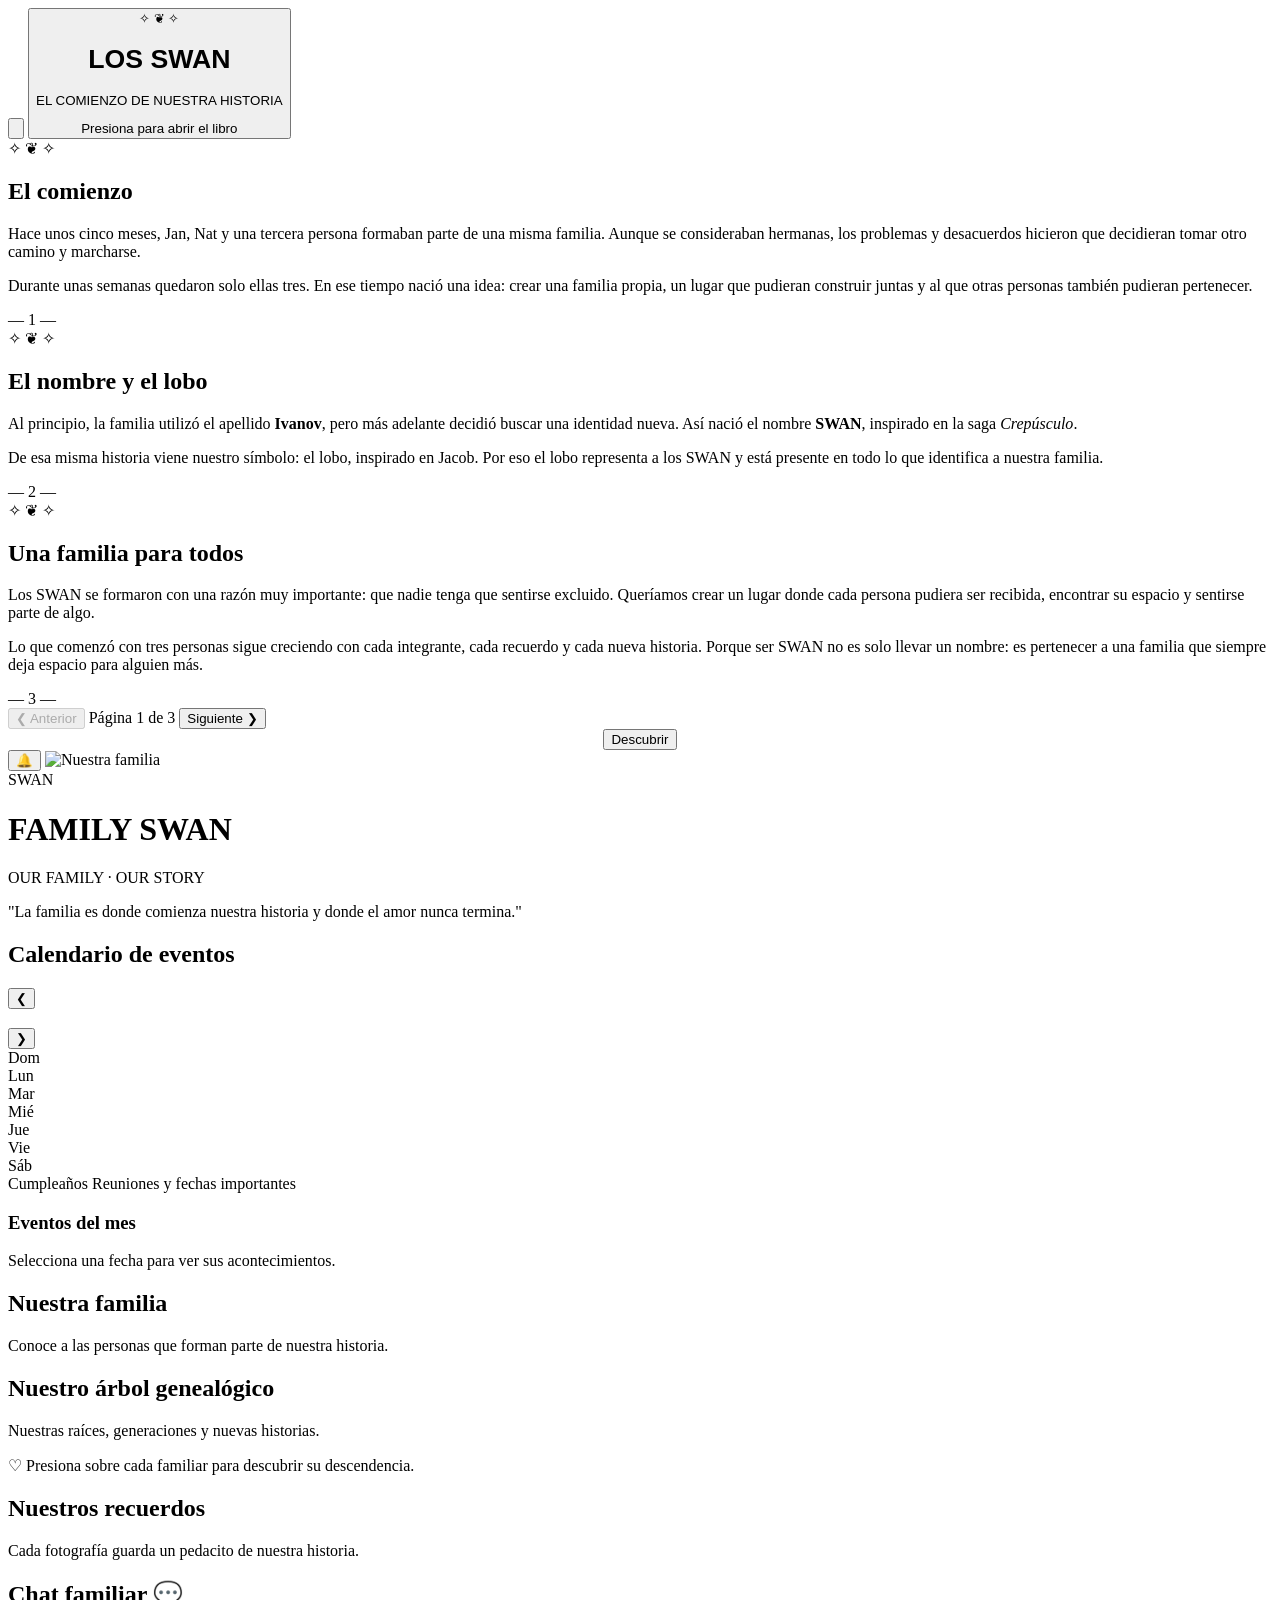
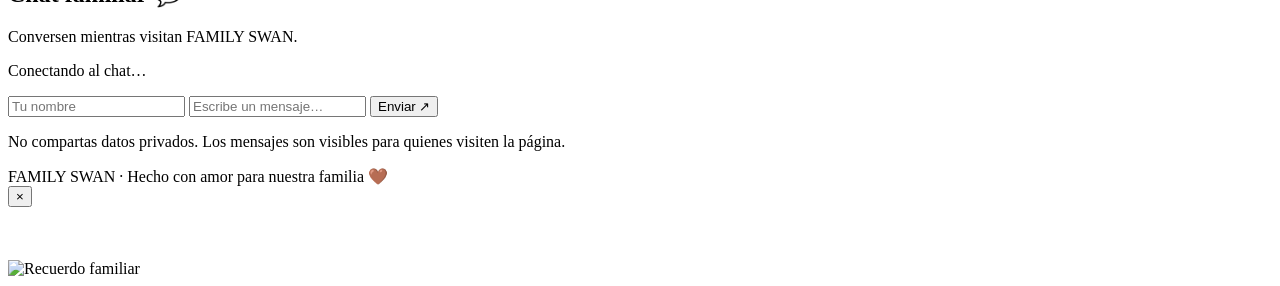
==== index.html @ df7ce870 "Rename index (5).html to index.html" ====
<!DOCTYPE html>
<html lang="es">
<head>
<meta charset="UTF-8">
<meta name="viewport" content="width=device-width, initial-scale=1.0">
<title>FAMILY SWAN</title>

<link rel="stylesheet" href="styles.css">
</head>

<body>

<!-- INTRO: LIBRO DE LOS SWAN -->
<div class="intro-libro" id="introLibro">

    <button class="osito-admin" type="button" onclick="abrirAccesoAdmin(event)" aria-label="Acceso de administración">
        <img src="osito-admin.png" alt="">
    </button>

    <button class="libro-portada" type="button"
        onclick="abrirLibro()"
        aria-label="Abrir el libro LOS SWAN">

        <span class="ornamento">✧ ❦ ✧</span>

        <h1>LOS SWAN</h1>

        <p>EL COMIENZO DE NUESTRA HISTORIA</p>

        <span class="instruccion">
            Presiona para abrir el libro
        </span>

    </button>

    <section class="libro-interior">

        <div class="libro-hojas">

            <!-- PAGINA 1 -->

            <article class="pagina-libro activa">

                <div class="sello">✧ ❦ ✧</div>

                <h2>El comienzo</h2>

                <p>
                    Hace unos cinco meses, Jan, Nat y una tercera
                    persona formaban parte de una misma familia.
                    Aunque se consideraban hermanas, los problemas
                    y desacuerdos hicieron que decidieran tomar
                    otro camino y marcharse.
                </p>

                <p>
                    Durante unas semanas quedaron solo ellas tres.
                    En ese tiempo nació una idea: crear una familia
                    propia, un lugar que pudieran construir juntas
                    y al que otras personas también pudieran pertenecer.
                </p>

                <div class="numero-pagina">— 1 —</div>

            </article>


            <!-- PAGINA 2 -->

            <article class="pagina-libro">

                <div class="sello">✧ ❦ ✧</div>

                <h2>El nombre y el lobo</h2>

                <p>
                    Al principio, la familia utilizó el apellido
                    <strong>Ivanov</strong>, pero más adelante
                    decidió buscar una identidad nueva.
                    Así nació el nombre <strong>SWAN</strong>,
                    inspirado en la saga <em>Crepúsculo</em>.
                </p>

                <p>
                    De esa misma historia viene nuestro símbolo:
                    el lobo, inspirado en Jacob. Por eso el lobo
                    representa a los SWAN y está presente en todo
                    lo que identifica a nuestra familia.
                </p>

                <div class="numero-pagina">— 2 —</div>

            </article>


            <!-- PAGINA 3 -->

            <article class="pagina-libro">

                <div class="sello">✧ ❦ ✧</div>

                <h2>Una familia para todos</h2>

                <p>
                    Los SWAN se formaron con una razón muy importante:
                    que nadie tenga que sentirse excluido.
                    Queríamos crear un lugar donde cada persona
                    pudiera ser recibida, encontrar su espacio
                    y sentirse parte de algo.
                </p>

                <p>
                    Lo que comenzó con tres personas sigue creciendo
                    con cada integrante, cada recuerdo y cada nueva
                    historia. Porque ser SWAN no es solo llevar un
                    nombre: es pertenecer a una familia que siempre
                    deja espacio para alguien más.
                </p>

                <div class="numero-pagina">— 3 —</div>

            </article>

        </div>


        <!-- BOTONES PARA MOVER LAS PAGINAS -->

        <div class="controles-libro">

            <button class="control-pagina"
                id="paginaAnterior"
                type="button"
                onclick="moverPagina(-1)"
                disabled>
                ❮ Anterior
            </button>

            <span id="contadorPaginas">
                Página 1 de 3
            </span>

            <button class="control-pagina"
                id="paginaSiguiente"
                type="button"
                onclick="moverPagina(1)">
                Siguiente ❯
            </button>

        </div>

        <div style="text-align:center;">

            <button class="boton-descubrir"
                type="button"
                onclick="entrarFamilia()">
                Descubrir
            </button>

        </div>

    </section>

</div>

<!-- ACCESO Y PANEL DE ADMINISTRADOR -->
<div class="admin-capa" id="adminLogin" style="display:none;" onclick="cerrarAdminFondo(event)">
  <div class="admin-ventana admin-login-ventana">
    <button class="admin-cerrar" type="button" onclick="cerrarAdmin()">×</button>
    <h2>Acceso SWAN</h2>
    <p>Inicia sesión con tu cuenta autorizada de FAMILY SWAN.</p>
    <form onsubmit="comprobarCodigoAdmin(event)">
      <input id="correoAdmin" type="text" placeholder="Usuario administrador o correo del creador" autocomplete="username" required>
      <input id="codigoAdmin" type="password" placeholder="Contraseña" autocomplete="current-password" required>
      <p id="errorAdmin" class="admin-error"></p>
      <button class="admin-accion" type="submit">Entrar</button>
    </form>
  </div>
</div>

<!-- =========================
     PORTADA
========================= -->

<header class="portada">

    <button class="campanita-notificaciones" id="campanitaNotificaciones" type="button" onclick="activarNotificaciones()" aria-label="Activar notificaciones" title="Activar notificaciones">
        <span aria-hidden="true">🔔</span><i id="estadoCampanita" aria-hidden="true"></i>
    </button>
    <div class="saludo-acceso" id="saludoAcceso" aria-live="polite" hidden></div>

    <img
        src="./foto-familia.jpg"
        class="foto-principal"
        alt="Nuestra familia"
    >

    <div class="perfil">

        <div class="logo-contenedor">

            <img
                src="./logo-swan.png"
                class="logo"
                alt="Logo SWAN"
                onerror="
                    this.style.display='none';
                    this.nextElementSibling.style.display='flex';
                "
            >

            <div class="logo-fallback">SWAN</div>

        </div>

        <div class="nombre">
            <h1>FAMILY SWAN</h1>
            <p>OUR FAMILY · OUR STORY</p>
        </div>

    </div>

</header>

<!-- FRASE -->

<section class="frase">
    "La familia es donde comienza nuestra historia
    y donde el amor nunca termina."
</section>

<!-- =========================
     CALENDARIO
========================= -->

<section class="calendario-seccion">

    <h2 class="titulo-seccion">Calendario de eventos</h2>

    <div class="mes-navegacion">

        <button class="flecha" onclick="cambiarMes(-1)">❮</button>

        <h3 id="mesActual"></h3>

        <button class="flecha" onclick="cambiarMes(1)">❯</button>

    </div>

    <div class="dias-semana">
        <div>Dom</div>
        <div>Lun</div>
        <div>Mar</div>
        <div>Mié</div>
        <div>Jue</div>
        <div>Vie</div>
        <div>Sáb</div>
    </div>

    <div class="dias" id="diasCalendario"></div>

    <div class="referencias">
        <span><i class="punto cumple"></i> Cumpleaños</span>
        <span><i class="punto reunion"></i> Reuniones y fechas importantes</span>
    </div>

    <div class="eventos">
        <h3 id="tituloEventos">Eventos del mes</h3>
        <div id="listaEventos">
            Selecciona una fecha para ver sus acontecimientos.
        </div>
    </div>

    <div class="admin-eventos" id="controlesEventos" hidden>
        <h3>Administrar fechas importantes</h3>
        <form id="formEventoAdmin" class="admin-formulario" onsubmit="guardarEventoAdmin(event)">
            <label>Fecha<input id="eventoFecha" type="date" required></label>
            <label>Nombre del evento<input id="eventoNombre" placeholder="Ej. Reunión familiar" required></label>
            <label>Tipo<select id="eventoTipo"><option value="reunion">Reunión</option><option value="importante">Fecha importante</option></select></label>
            <label>Color del evento<input id="eventoColor" type="color" value="#b58a62"></label>
            <label>Descripción<textarea id="eventoDescripcion" rows="3" placeholder="Explica de qué se trata la reunión o fecha importante." required></textarea></label>
            <button class="admin-accion" type="submit">＋ Guardar fecha</button>
        </form>
        <div id="listaAdminEventos" class="lista-admin-eventos"></div>
        <p class="admin-ayuda">Las fechas se guardan en este navegador y aparecerán en el calendario.</p>
    </div>

</section>

<!-- =========================
     NUESTRA FAMILIA
========================= -->

<section class="integrantes-seccion">

    <h2 class="titulo-seccion">Nuestra familia</h2>

    <p class="subtitulo">
        Conoce a las personas que forman parte de nuestra historia.
    </p>

    <div class="integrantes-grid" id="integrantesGrid"></div>

    <div class="admin-controles-seccion" id="controlesIntegrantes" hidden>
        <button class="admin-accion" type="button" onclick="mostrarEditorIntegrantes()">✎ Editar integrantes</button>
        <button class="admin-secundario" type="button" onclick="cerrarModoAdmin()">Salir del modo administrador</button>
    </div>

    <div class="panel-creador" id="panelCreador" hidden>
        <h3>Panel del creador · Administrar administradores</h3>
        <p class="admin-ayuda">Registra administradores con un nombre de usuario y una contraseña. No necesitan correo electrónico. Solo el creador puede gestionarlos.</p>
        <form id="formAdminCreador" class="admin-formulario" onsubmit="guardarAdministrador(event)">
            <label>Nombre visible<input id="nuevoAdminNombre" required maxlength="40" placeholder="Ej. Ana"></label>
            <label>Nombre de usuario<input id="nuevoAdminUsuario" required maxlength="24" pattern="[a-zA-Z0-9_]+" placeholder="Ej. nat" autocomplete="off"></label>
            <label>Contraseña inicial<input id="nuevoAdminClave" type="password" required minlength="6" maxlength="64" placeholder="Mínimo 6 caracteres"></label>
            <button class="admin-accion" id="crearAdminBtn" type="submit">＋ Crear administrador</button>
        </form>
        <div id="listaAdministradores" class="lista-admin-eventos"></div>
        <section class="personalizacion-swan">
            <h3>🎨 Personalizar FAMILY SWAN</h3>
            <p class="admin-ayuda">Elige una temporada y colores. Se aplicará a todos los visitantes automáticamente.</p>
            <label>Temporada
                <select id="temporadaSWAN">
                    <option value="normal">🤎 Normal</option>
                    <option value="halloween">🎃 Halloween</option>
                    <option value="navidad">🎄 Navidad</option>
                    <option value="primavera">🌸 Primavera</option>
                </select>
            </label>
            <div class="personalizacion-colores">
                <label>Color principal <input id="colorPrincipalSWAN" type="color" value="#8b6547"></label>
                <label>Color de fondo <input id="colorFondoSWAN" type="color" value="#f5f0e8"></label>
            </div>
            <label class="check-decoracion"><input id="animacionesSWAN" type="checkbox" checked> Activar decoraciones animadas</label>
            <button class="admin-accion" type="button" onclick="guardarPersonalizacionSWAN()">Guardar personalización</button>
            <p id="estadoPersonalizacionSWAN" class="admin-ayuda" aria-live="polite"></p>
        </section>
        <form id="formClaveCreador" class="admin-formulario" onsubmit="cambiarClaveCreador(event)">
            <h4>Cambiar mi contraseña de creador</h4>
            <label>Nueva contraseña<input id="nuevaClaveCreador" type="password" minlength="4" maxlength="80" required></label>
            <button class="admin-secundario" type="submit">Cambiar contraseña</button>
        </form>
    </div>

    <div class="editor-integrantes" id="editorIntegrantes" hidden>
        <h3>Administrar integrantes</h3>
        <div class="admin-panel-grid">
            <div class="admin-lista" id="adminListaIntegrantes"></div>
            <form id="formIntegranteAdmin" class="admin-formulario" onsubmit="guardarIntegranteAdmin(event)">
                <h3 id="adminFormularioTitulo">Agregar integrante</h3>
                <input type="hidden" id="adminIndice">
                <label>Nombre<input id="adminNombre" required></label>
                <label>Relación<input id="adminRelacion" placeholder="Ej. Hija de Jan"></label>
                <label>Descripción<textarea id="adminDescripcion" rows="2"></textarea></label>
                <label>Edad<input id="adminEdad"></label>
                <label>Padres o pareja<input id="adminPadres" placeholder="Ej. Jan, Kiari y Angel o Pareja de Jan"></label>
                <label>Usuario de Roblox<input id="adminRoblox"></label>
                <label>Cumpleaños<input id="adminCumple"></label>
                <label>Color favorito<input id="adminColor"></label>
                <label>Animal favorito<input id="adminAnimal"></label>
                <label>Foto (archivo o enlace)<input id="adminFoto" placeholder="ejemplo.jpg o https://..."></label>
                <label>O elegir una foto de la galería
                    <select id="adminFotoGaleria"><option value="">— No usar foto de galería —</option></select>
                </label>
                <div class="admin-foto-preview-wrap"><img id="adminFotoPreview" alt="Vista previa de foto" hidden><span id="adminFotoPreviewVacio">Vista previa de la foto</span></div>
                <label>Encuadre horizontal <input id="adminFotoX" type="range" min="0" max="100" value="50"></label>
                <label>Encuadre vertical <input id="adminFotoY" type="range" min="0" max="100" value="50"></label>
                <div class="admin-form-botones">
                    <button class="admin-accion" type="submit">Guardar integrante</button>
                    <button class="admin-secundario" type="button" onclick="limpiarFormularioAdmin()">Nuevo integrante</button>
                </div>
                <p class="admin-ayuda">Puedes usar un archivo/enlace o escoger un recuerdo de la galería. Ajusta el encuadre con las barras.</p>
            </form>
        </div>
    </div>

</section>

<!-- =========================
     ARBOL INTERACTIVO
========================= -->

<section class="arbol-seccion">

    <h2 class="titulo-seccion">Nuestro árbol genealógico</h2>

    <p class="subtitulo">
        Nuestras raíces, generaciones y nuevas historias.
    </p>

    <div class="arbol-contenedor">

        <div id="arbolGenealogico"
             class="arbol-interactivo"></div>

    </div>

    <p class="subtitulo" style="margin:15px 0 0;">
        ♡ Presiona sobre cada familiar para descubrir su descendencia.
    </p>

</section>

<!-- =========================
     GALERIA
========================= -->

<section class="galeria-seccion">

    <h2 class="titulo-seccion">Nuestros recuerdos</h2>

    <p class="subtitulo">
        Cada fotografía guarda un pedacito de nuestra historia.
    </p>

    <div class="galeria-grid" id="galeriaGrid"></div>

    <div class="admin-galeria" id="controlesGaleria" hidden>
        <h3>Administrar recuerdos</h3>
        <label class="subir-recuerdos">＋ Agregar imágenes
            <input id="subirImagenesGaleria" type="file" accept="image/*" multiple onchange="agregarImagenesGaleria(event)">
        </label>
        <p class="admin-ayuda">Puedes seleccionar varias imágenes. Se guardarán en este navegador. En cada foto aparecerá un botón para eliminarla.</p>
    </div>

</section>

<section class="chat-swan-seccion" id="chatSwan">
  <h2 class="titulo-seccion">Chat familiar 💬</h2>
  <p class="subtitulo">Conversen mientras visitan FAMILY SWAN.</p>
  <div class="chat-swan" role="region" aria-label="Chat familiar">
    <div id="chatMensajesSWAN" class="chat-mensajes" aria-live="polite"><p class="chat-vacio">Conectando al chat…</p></div>
    <form id="chatFormSWAN" class="chat-form" onsubmit="enviarMensajeChatSWAN(event)">
      <input id="chatNombreSWAN" maxlength="24" placeholder="Tu nombre" aria-label="Tu nombre" required>
      <input id="chatTextoSWAN" maxlength="300" placeholder="Escribe un mensaje…" aria-label="Mensaje" required>
      <button type="submit" aria-label="Enviar mensaje">Enviar ↗</button>
    </form>
    <p class="chat-ayuda">No compartas datos privados. Los mensajes son visibles para quienes visiten la página.</p>
  </div>
</section>

<footer>
    FAMILY SWAN · Hecho con amor para nuestra familia 🤎
</footer>

<!-- MODAL INTEGRANTE -->

<div class="modal" id="modalIntegrante"
     onclick="cerrarModalFondo(event)">

    <div class="modal-contenido">

        <button class="cerrar" onclick="cerrarModales()">×</button>

        <h2 id="modalNombre"></h2>

        <p id="modalRelacion"></p>

        <br>

        <p id="modalDescripcion"></p>

    </div>

</div>

<!-- MODAL FOTOGRAFIA -->

<div class="modal" id="modalFoto" onclick="cerrarModales()">

    <div class="modal-foto">
        <img id="imagenAmpliada"
             class="modal-imagen"
             alt="Recuerdo familiar">
    </div>

</div>


<script src="https://www.gstatic.com/firebasejs/10.14.1/firebase-app-compat.js"></script>
<script src="https://www.gstatic.com/firebasejs/10.14.1/firebase-auth-compat.js"></script>
<script src="https://www.gstatic.com/firebasejs/10.14.1/firebase-firestore-compat.js"></script>
<script src="https://www.gstatic.com/firebasejs/10.14.1/firebase-functions-compat.js"></script>
<script src="script.js"></script>

</body>
</html>
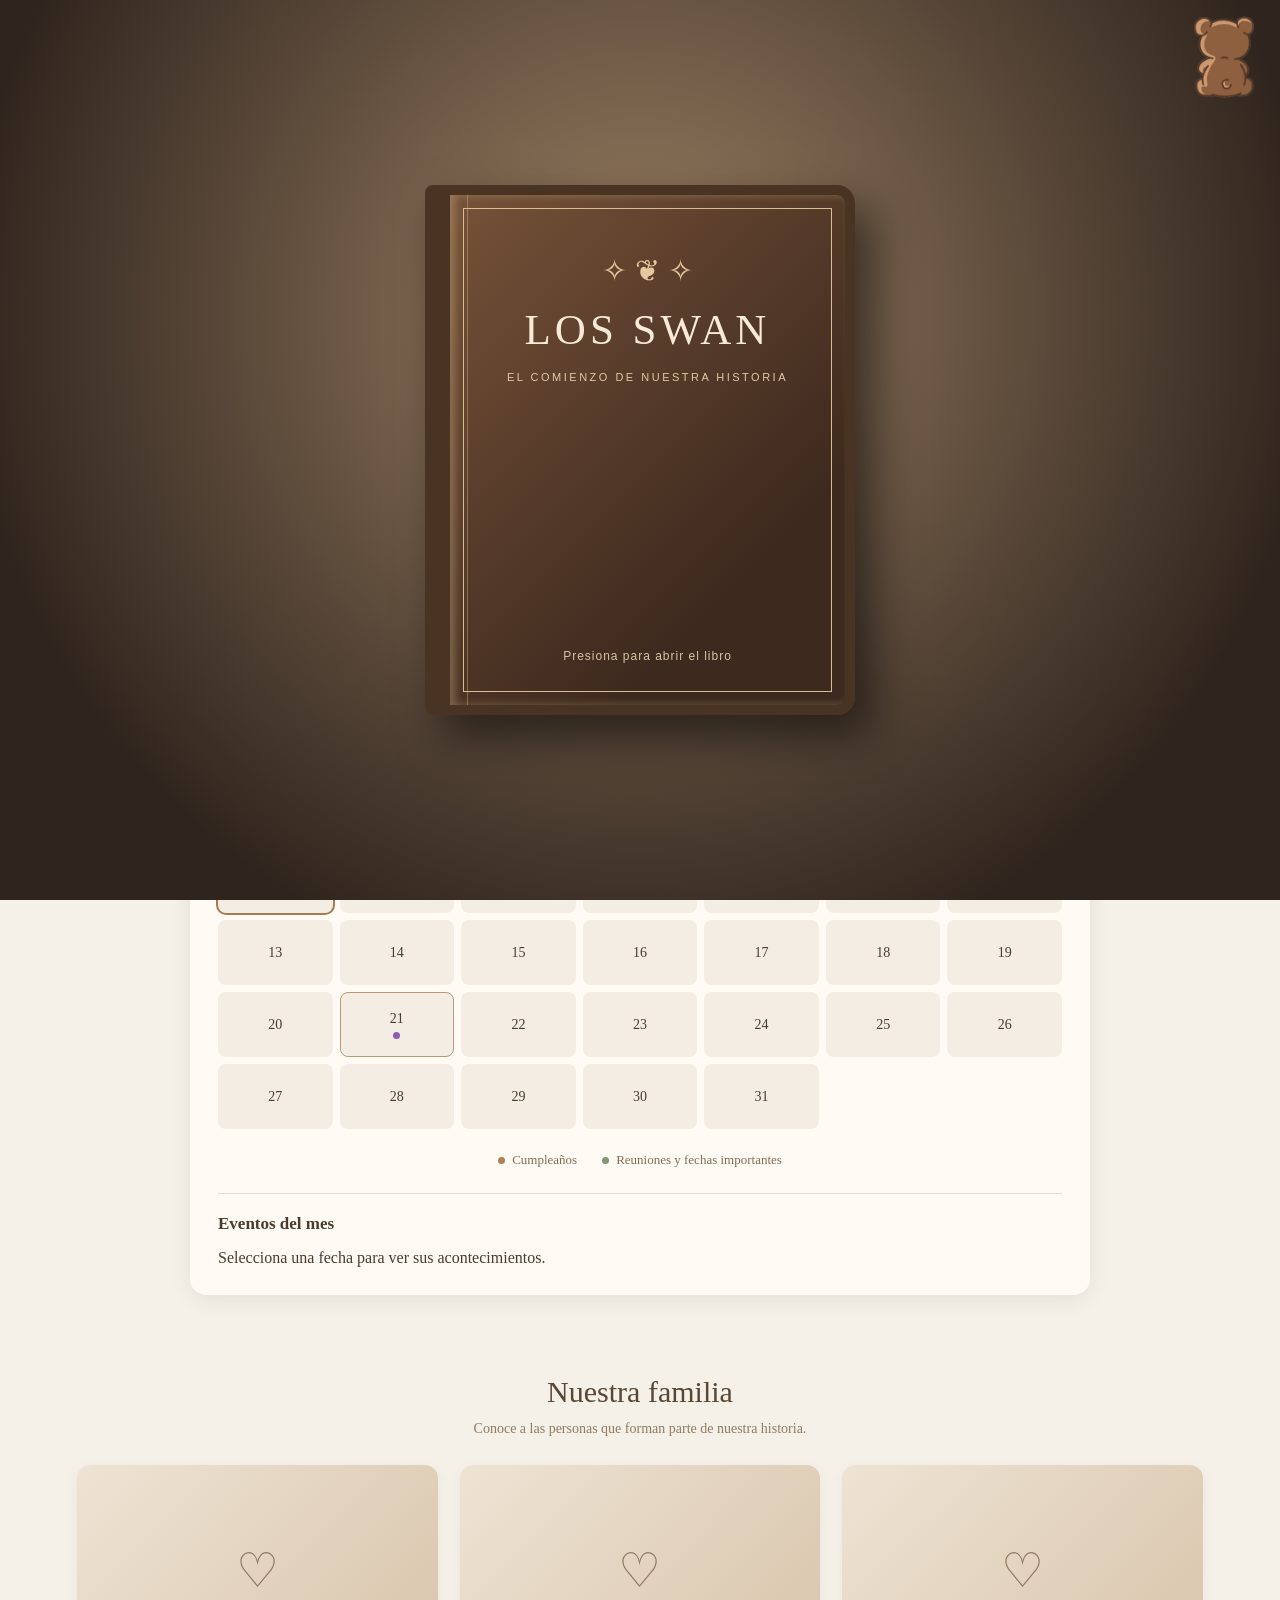
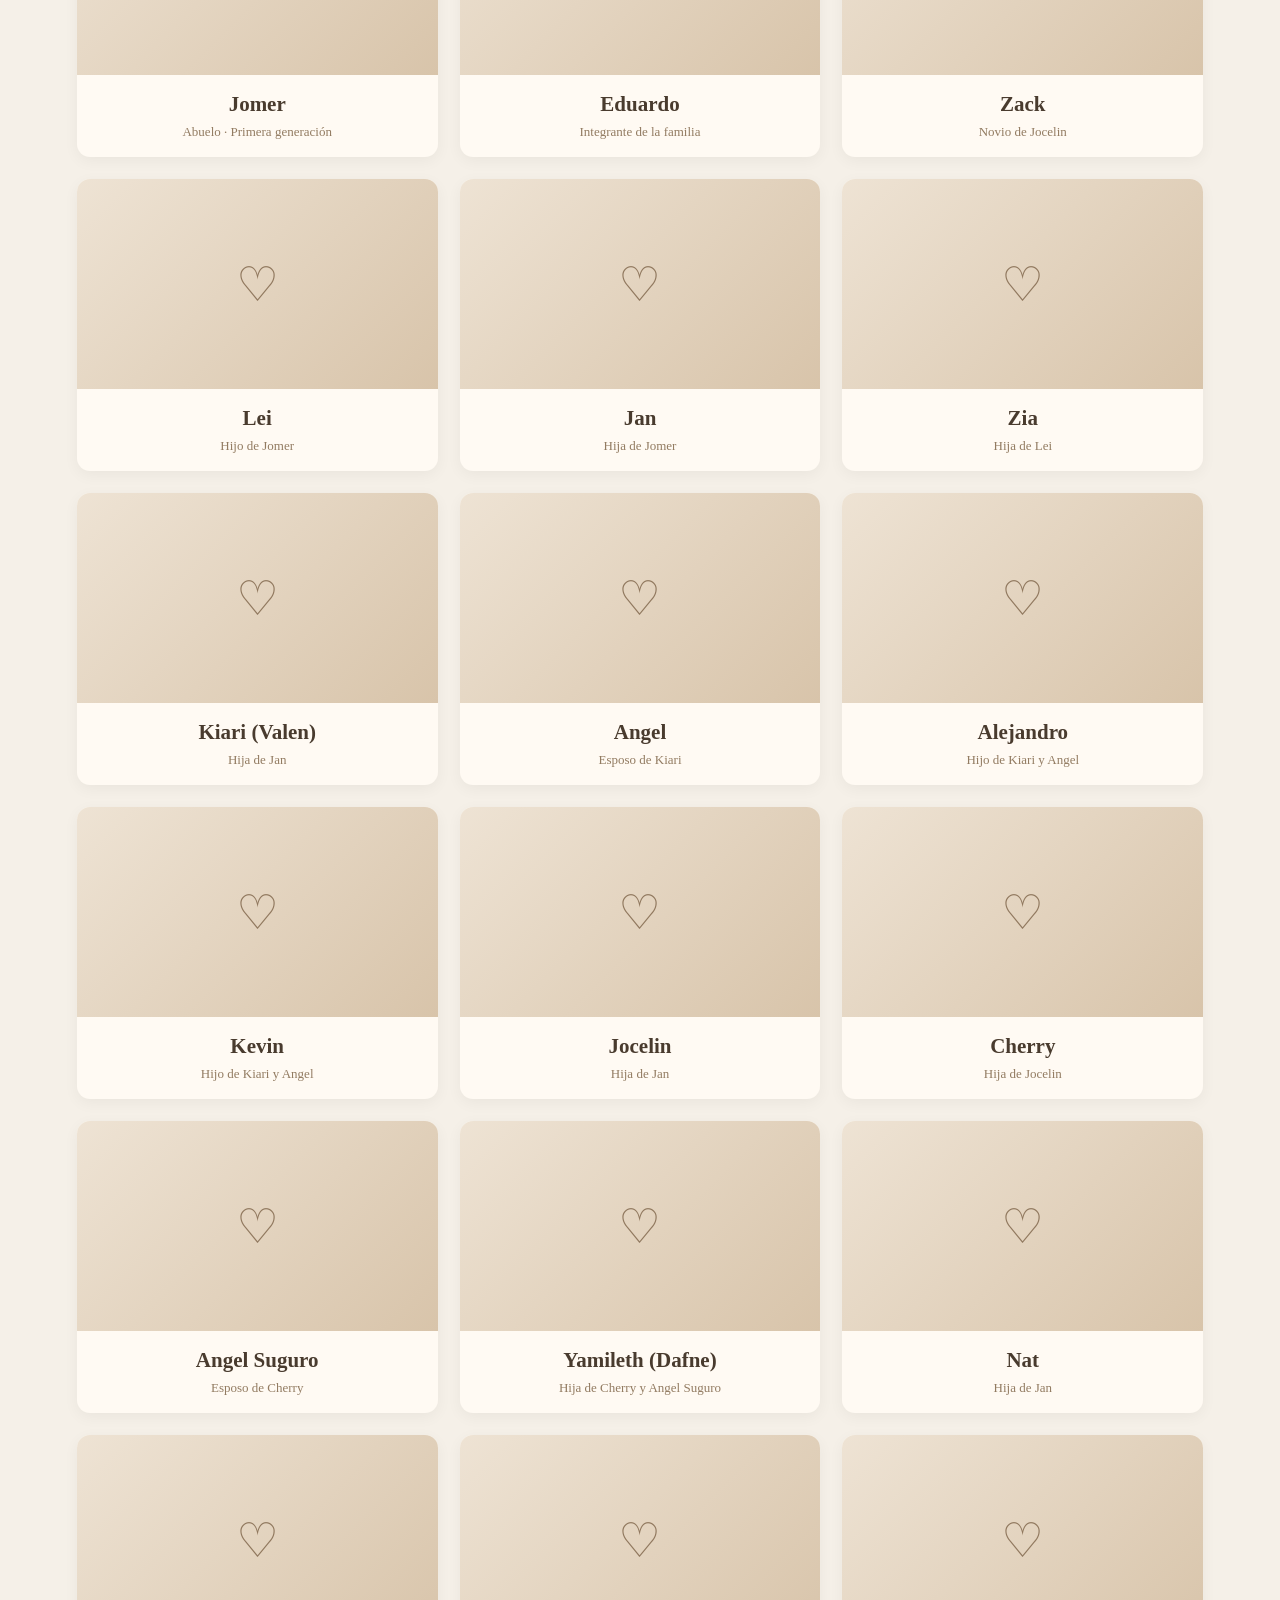
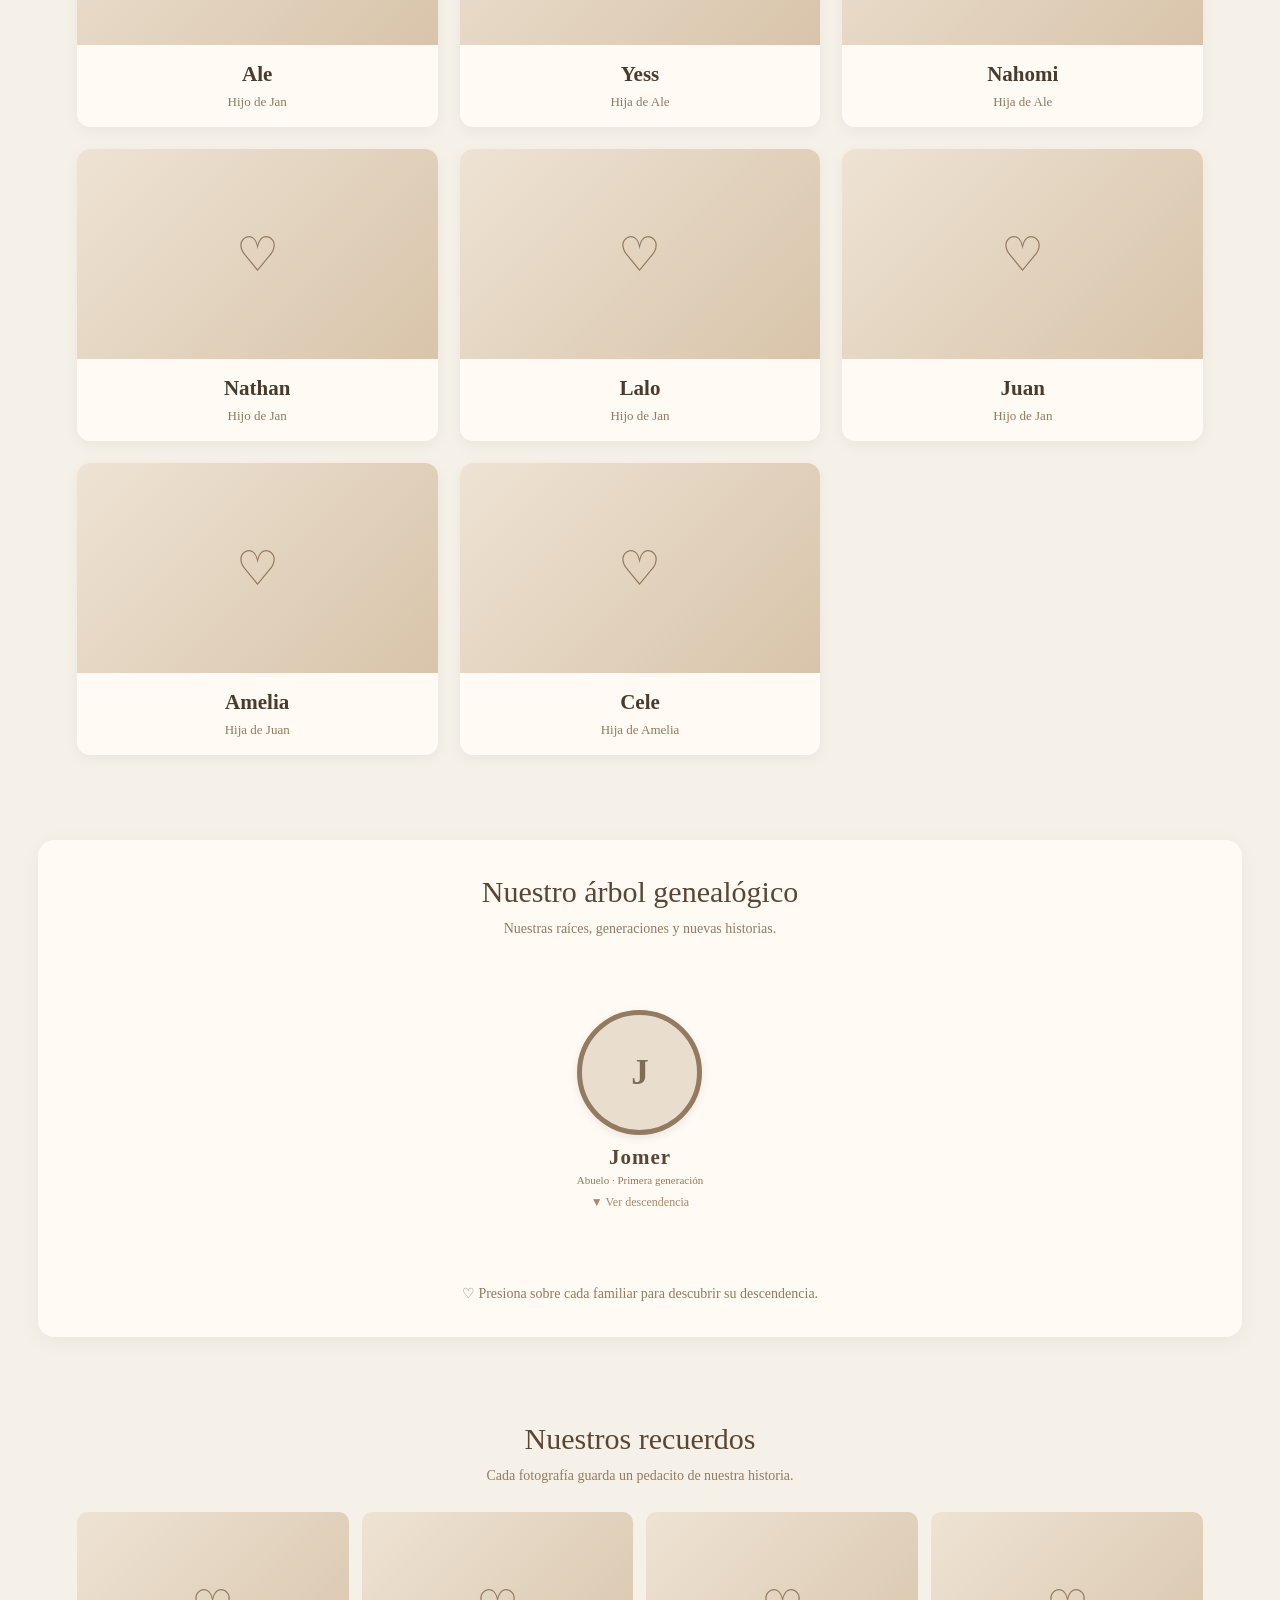
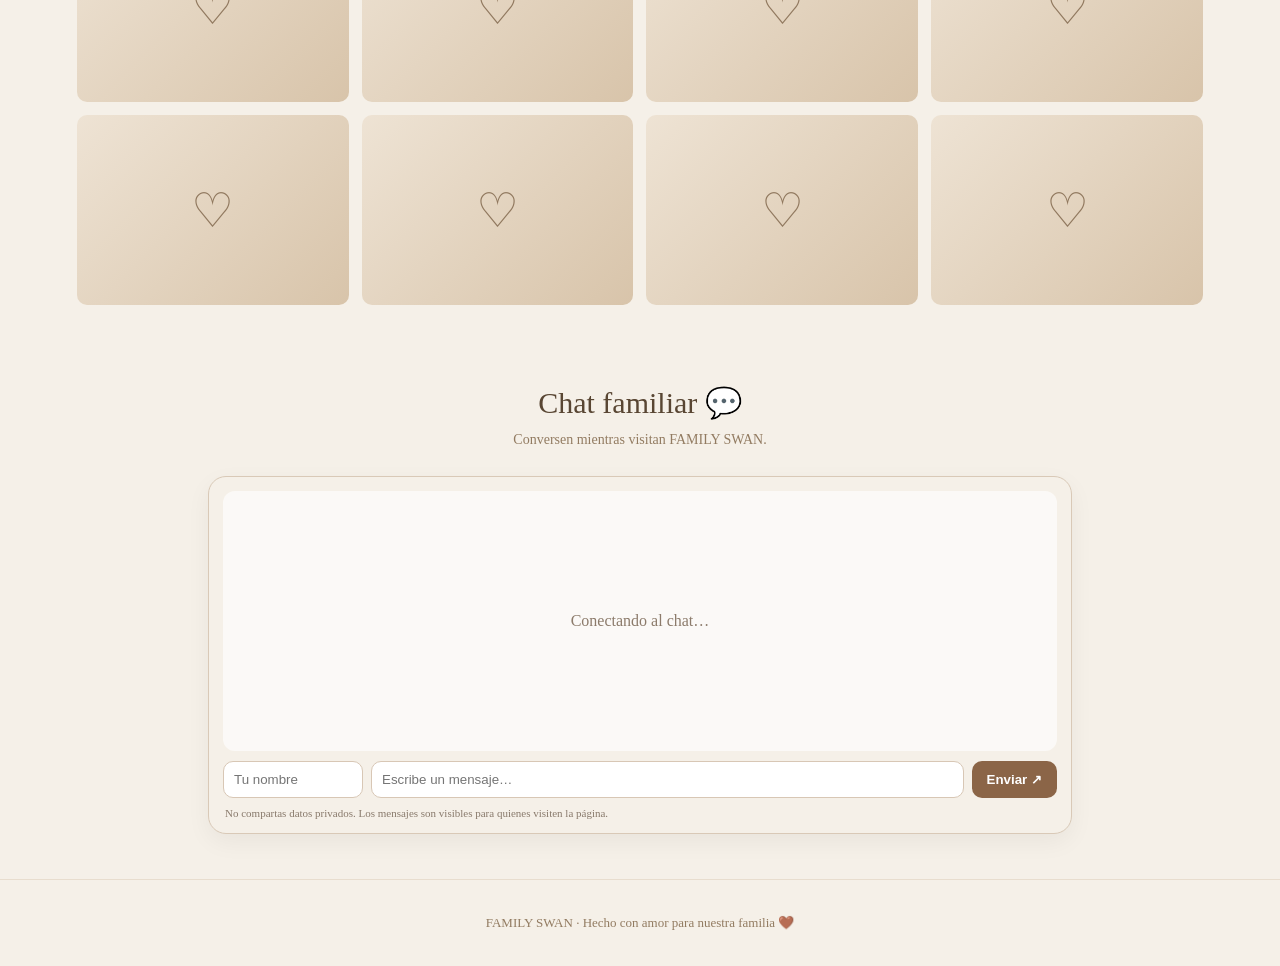
==== commit 05901cf7: "Rename index (6).html to index.html" ====
--- a/index.html
+++ b/index.html
@@ -189,11 +189,11 @@
     </button>
     <div class="saludo-acceso" id="saludoAcceso" aria-live="polite" hidden></div>
 
-    <img
-        src="./foto-familia.jpg"
-        class="foto-principal"
-        alt="Nuestra familia"
-    >
+    <img src="./foto-familia.jpg" class="foto-principal" alt="Nuestra familia">
+    <div class="editar-portada-swan" id="editarPortadaSWAN" hidden>
+      <label>📷 Cambiar portada<input type="file" accept="image/*" onchange="cambiarImagenMarcaSWAN('portada',event)"></label>
+      <label>🦢 Cambiar logo<input type="file" accept="image/*" onchange="cambiarImagenMarcaSWAN('logo',event)"></label>
+    </div>
 
     <div class="perfil">
 
@@ -308,6 +308,7 @@
 
     <div class="panel-creador" id="panelCreador" hidden>
         <h3>Panel del creador · Administrar administradores</h3>
+        <div class="marca-admin"><strong>🖼️ Imágenes de la página</strong><p class="admin-ayuda">Cambia portada y logo; se publican para todos.</p><label>Portada<input type="file" accept="image/*" onchange="cambiarImagenMarcaSWAN('portada',event)"></label><label>Logo<input type="file" accept="image/*" onchange="cambiarImagenMarcaSWAN('logo',event)"></label></div>
         <p class="admin-ayuda">Registra administradores con un nombre de usuario y una contraseña. No necesitan correo electrónico. Solo el creador puede gestionarlos.</p>
         <form id="formAdminCreador" class="admin-formulario" onsubmit="guardarAdministrador(event)">
             <label>Nombre visible<input id="nuevoAdminNombre" required maxlength="40" placeholder="Ej. Ana"></label>
@@ -325,6 +326,9 @@
                     <option value="halloween">🎃 Halloween</option>
                     <option value="navidad">🎄 Navidad</option>
                     <option value="primavera">🌸 Primavera</option>
+                    <option value="anio-nuevo">🎆 Año nuevo</option>
+                    <option value="san-valentin">💗 San Valentín</option>
+                    <option value="cumple">🎂 Cumpleaños</option>
                 </select>
             </label>
             <div class="personalizacion-colores">
@@ -413,6 +417,7 @@
         Cada fotografía guarda un pedacito de nuestra historia.
     </p>
 
+    <input type="file" id="galeriaEditarArchivoSWAN" accept="image/*" hidden onchange="reemplazarFotoGaleriaSWAN(event)">
     <div class="galeria-grid" id="galeriaGrid"></div>
 
     <div class="admin-galeria" id="controlesGaleria" hidden>
--- a/styles.css
+++ b/styles.css
@@ -0,0 +1,1327 @@
+* {
+    margin: 0;
+    padding: 0;
+    box-sizing: border-box;
+}
+
+body {
+    background: #f5f0e8;
+    color: #493b2e;
+    font-family: Georgia, serif;
+}
+
+/* =========================
+   PORTADA
+========================= */
+
+.portada {
+    position: relative;
+    width: 100%;
+    margin-bottom: 105px;
+}
+
+.foto-principal {
+    display: block;
+    width: 100%;
+    height: 380px;
+    object-fit: cover;
+    object-position: center;
+}
+
+.perfil {
+    position: absolute;
+    left: 7%;
+    bottom: -78px;
+    display: flex;
+    align-items: flex-end;
+    gap: 22px;
+}
+
+.logo-contenedor {
+    width: 160px;
+    height: 160px;
+    border-radius: 50%;
+    border: 5px solid #f5f0e8;
+    overflow: hidden;
+    background: #171717;
+    flex-shrink: 0;
+}
+
+.logo {
+    width: 100%;
+    height: 100%;
+    object-fit: cover;
+}
+
+.logo-fallback {
+    display: none;
+    color: white;
+    height: 100%;
+    align-items: center;
+    justify-content: center;
+    font-size: 25px;
+}
+
+.nombre {
+    padding-bottom: 15px;
+}
+
+.nombre h1 {
+    font-size: 49px;
+    font-weight: bold;
+    letter-spacing: 5px;
+    color: #493522;
+    text-shadow: 1px 2px 2px white;
+}
+
+.nombre p {
+    color: #927b61;
+    font-size: 13px;
+    letter-spacing: 3px;
+    margin-top: 7px;
+}
+
+/* =========================
+   TITULOS
+========================= */
+
+.frase {
+    text-align: center;
+    padding: 25px 15px 45px;
+    color: #806c54;
+    font-size: 19px;
+    font-style: italic;
+    line-height: 1.6;
+}
+
+.titulo-seccion {
+    text-align: center;
+    font-size: 30px;
+    font-weight: normal;
+    margin-bottom: 27px;
+    color: #594633;
+}
+
+.subtitulo {
+    text-align: center;
+    color: #927b61;
+    margin-top: -15px;
+    margin-bottom: 28px;
+    font-size: 14px;
+}
+
+/* =========================
+   CALENDARIO
+========================= */
+
+.calendario-seccion {
+    width: 75%;
+    max-width: 900px;
+    min-width: 300px;
+    margin: 0 auto 80px;
+    padding: 28px;
+    background: #fffaf3;
+    border-radius: 16px;
+    box-shadow: 0 5px 22px #00000012;
+}
+
+.mes-navegacion {
+    display: flex;
+    justify-content: space-between;
+    align-items: center;
+    margin-bottom: 23px;
+}
+
+.mes-navegacion h3 {
+    font-size: 23px;
+    font-weight: normal;
+}
+
+.flecha {
+    background: #e8ddce;
+    border: none;
+    padding: 10px 16px;
+    border-radius: 8px;
+    cursor: pointer;
+    color: #594633;
+    font-size: 19px;
+}
+
+.flecha:hover {
+    background: #d6c3a9;
+}
+
+.dias-semana,
+.dias {
+    display: grid;
+    grid-template-columns: repeat(7, minmax(0, 1fr));
+    gap: 7px;
+}
+
+.dias-semana div {
+    text-align: center;
+    padding: 10px 0;
+    color: #927b61;
+    font-weight: bold;
+    font-size: 13px;
+}
+
+.dia {
+    min-height: 65px;
+    border: 0;
+    font-family: Georgia, serif;
+    color: #493b2e;
+    background: #f3ede4;
+    border-radius: 8px;
+    display: flex;
+    flex-direction: column;
+    justify-content: center;
+    align-items: center;
+    gap: 5px;
+    cursor: pointer;
+    font-size: 14px;
+}
+
+.dia:hover {
+    background: #e7d7c2;
+}
+
+.dia.hoy {
+    outline: 2px solid #a47b52;
+}
+
+.dia.vacio {
+    background: transparent;
+    cursor: default;
+}
+
+.marcadores {
+    display: flex;
+    gap: 4px;
+}
+
+.punto {
+    width: 7px;
+    height: 7px;
+    border-radius: 50%;
+}
+
+.cumple {
+    background: #ae8053;
+}
+
+.reunion {
+    background: #839477;
+}
+
+.referencias {
+    display: flex;
+    justify-content: center;
+    gap: 25px;
+    margin-top: 23px;
+    flex-wrap: wrap;
+    color: #806c54;
+    font-size: 13px;
+}
+
+.referencias span {
+    display: flex;
+    align-items: center;
+    gap: 7px;
+}
+
+.eventos {
+    margin-top: 25px;
+    border-top: 1px solid #e8ddce;
+    padding-top: 20px;
+}
+
+.eventos h3 {
+    font-size: 17px;
+    margin-bottom: 15px;
+}
+
+.evento {
+    padding: 13px;
+    margin-bottom: 9px;
+    background: #f3ede4;
+    border-radius: 8px;
+    line-height: 1.6;
+    font-size: 14px;
+}
+
+/* =========================
+   INTEGRANTES
+========================= */
+
+.integrantes-seccion {
+    width: 88%;
+    max-width: 1150px;
+    margin: 0 auto 85px;
+}
+
+.integrantes-grid {
+    display: grid;
+    grid-template-columns: repeat(3, 1fr);
+    gap: 22px;
+}
+
+.integrante {
+    background: #fffaf3;
+    border-radius: 13px;
+    overflow: hidden;
+    text-align: center;
+    cursor: pointer;
+    transition: .25s;
+    box-shadow: 0 4px 15px #0000000c;
+}
+
+.integrante:hover {
+    transform: translateY(-5px);
+}
+
+.integrante-imagen {
+    height: 210px;
+    background: #e6d9c8;
+    overflow: hidden;
+}
+
+.integrante-imagen img {
+    width: 100%;
+    height: 100%;
+    object-fit: cover;
+}
+
+.placeholder {
+    height: 100%;
+    display: flex;
+    align-items: center;
+    justify-content: center;
+    color: #90785e;
+    font-size: 48px;
+    background: linear-gradient(135deg,#eee3d4,#d8c4aa);
+}
+
+.integrante-info {
+    padding: 17px;
+}
+
+.integrante-info h3 {
+    font-size: 21px;
+    margin-bottom: 7px;
+}
+
+.integrante-info p {
+    color: #927b61;
+    font-size: 13px;
+}
+
+/* =========================
+   ARBOL GENEALOGICO INTERACTIVO
+========================= */
+
+.arbol-seccion {
+    width: 94%;
+    margin: 0 auto 85px;
+    padding: 35px 20px;
+    background: #fffaf3;
+    border-radius: 16px;
+    box-shadow: 0 5px 22px #0000000c;
+}
+
+.arbol-contenedor {
+    width: 100%;
+    overflow-x: auto;
+    overflow-y: hidden;
+    padding: 35px 20px 50px;
+}
+
+.arbol-interactivo {
+    display: flex;
+    justify-content: center;
+    min-width: max-content;
+    padding: 10px 30px;
+}
+
+.arbol-rama {
+    display: flex;
+    flex-direction: column;
+    align-items: center;
+    position: relative;
+    padding: 0 12px;
+}
+
+/* TARJETAS CIRCULARES */
+
+.arbol-persona {
+    display: flex;
+    flex-direction: column;
+    align-items: center;
+    background: transparent;
+    border: none;
+    cursor: pointer;
+    position: relative;
+    z-index: 2;
+    color: #594633;
+    font-family: Georgia, serif;
+}
+
+.arbol-foto {
+    width: 105px;
+    height: 105px;
+    border-radius: 50%;
+    overflow: hidden;
+    border: 4px solid #c7ad8c;
+    background: #e9ddce;
+    display: flex;
+    align-items: center;
+    justify-content: center;
+    transition: .3s;
+    box-shadow: 0 3px 10px #00000015;
+}
+
+.arbol-persona:hover .arbol-foto {
+    transform: scale(1.08);
+    box-shadow: 0 5px 18px #9c805c55;
+}
+
+.arbol-foto img {
+    width: 100%;
+    height: 100%;
+    object-fit: cover;
+}
+
+.arbol-inicial {
+    font-size: 35px;
+    color: #806c54;
+    font-weight: bold;
+}
+
+.arbol-nombre {
+    font-size: 17px;
+    font-weight: bold;
+    margin-top: 10px;
+    letter-spacing: 1px;
+}
+
+.arbol-relacion {
+    font-size: 11px;
+    color: #927b61;
+    margin-top: 4px;
+}
+
+.arbol-pareja {
+    background: #eee4d5;
+    color: #806c54;
+    font-size: 11px;
+    padding: 5px 10px;
+    border-radius: 20px;
+    margin-top: 6px;
+}
+
+/* Parejas: aparecen una al lado de la otra y comparten la rama de hijos */
+.arbol-pareja-contenedor {
+    display: flex;
+    align-items: flex-start;
+    justify-content: center;
+    gap: 18px;
+    position: relative;
+}
+
+.arbol-pareja-contenedor::after {
+    content: "♥";
+    position: absolute;
+    top: 43px;
+    left: 50%;
+    transform: translateX(-50%);
+    color: #b18a70;
+    background: #fffaf3;
+    padding: 2px 5px;
+    font-size: 13px;
+    z-index: 3;
+}
+
+.arbol-tarjeta-pareja .arbol-foto {
+    border-color: #d5b9a5;
+}
+
+.arbol-indicador {
+    margin-top: 9px;
+    color: #a78b68;
+    font-size: 12px;
+}
+
+/* JOMER */
+
+.arbol-raiz .arbol-foto {
+    width: 125px;
+    height: 125px;
+    border: 5px solid #927b61;
+}
+
+.arbol-raiz .arbol-nombre {
+    font-size: 21px;
+}
+
+/* RAMAS Y CONEXIONES */
+
+.arbol-ramas {
+    display: flex;
+    justify-content: center;
+    align-items: flex-start;
+    position: relative;
+    padding-top: 48px;
+    animation: aparecerRamas .4s ease;
+}
+
+.arbol-rama-hijo {
+    position: relative;
+    display: flex;
+    flex-direction: column;
+    align-items: center;
+    padding: 0 15px;
+}
+
+/* Linea vertical desde el padre */
+
+.arbol-ramas::before {
+    content: "";
+    position: absolute;
+    top: 0;
+    left: 50%;
+    height: 25px;
+    border-left: 2px solid #b99d7b;
+}
+
+/* Linea horizontal entre hijos */
+
+.arbol-ramas::after {
+    content: "";
+    position: absolute;
+    top: 23px;
+    left: 0;
+    right: 0;
+    border-top: 2px solid #b99d7b;
+}
+
+/* Lineas verticales hacia cada hijo */
+
+.arbol-rama-hijo::before {
+    content: "";
+    position: absolute;
+    top: -24px;
+    left: 50%;
+    height: 24px;
+    border-left: 2px solid #b99d7b;
+}
+
+/* Ocultar extremos sobrantes */
+
+.arbol-rama-hijo:first-child::after,
+.arbol-rama-hijo:last-child::after {
+    content: "";
+    position: absolute;
+    top: -25px;
+    height: 25px;
+    width: 50%;
+    background: #fffaf3;
+}
+
+.arbol-rama-hijo:first-child::after {
+    left: 0;
+}
+
+.arbol-rama-hijo:last-child::after {
+    right: 0;
+}
+
+.arbol-rama-hijo:only-child::after {
+    display: none;
+}
+
+@keyframes aparecerRamas {
+    from {
+        opacity: 0;
+        transform: translateY(-12px);
+    }
+    to {
+        opacity: 1;
+        transform: translateY(0);
+    }
+}
+
+/* =========================
+   GALERIA
+========================= */
+
+.galeria-seccion {
+    width: 88%;
+    max-width: 1150px;
+    margin: 0 auto 80px;
+}
+
+.galeria-grid {
+    display: grid;
+    grid-template-columns: repeat(4, 1fr);
+    gap: 13px;
+}
+
+.foto-galeria {
+    height: 190px;
+    overflow: hidden;
+    border-radius: 10px;
+    background: #e6d9c8;
+    cursor: pointer;
+}
+
+.foto-galeria img {
+    width: 100%;
+    height: 100%;
+    object-fit: cover;
+    transition: .3s;
+}
+
+.foto-galeria:hover img {
+    transform: scale(1.07);
+}
+
+/* =========================
+   MODALES
+========================= */
+
+.modal {
+    display: none;
+    position: fixed;
+    inset: 0;
+    z-index: 100;
+    background: #000000b8;
+    justify-content: center;
+    align-items: center;
+    padding: 20px;
+}
+
+.modal-contenido {
+    background: #fffaf3;
+    width: 100%;
+    max-width: 500px;
+    border-radius: 15px;
+    padding: 28px;
+    position: relative;
+    max-height: 90vh;
+    overflow-y: auto;
+}
+
+.cerrar {
+    position: absolute;
+    right: 15px;
+    top: 12px;
+    border: none;
+    background: transparent;
+    font-size: 28px;
+    color: #765b40;
+    cursor: pointer;
+}
+
+.modal-contenido h2 {
+    margin-bottom: 12px;
+}
+
+.modal-contenido p {
+    line-height: 1.7;
+    color: #806c54;
+}
+
+.modal-foto {
+    max-width: 90vw;
+    max-height: 90vh;
+    display: flex;
+    justify-content: center;
+    align-items: center;
+}
+
+.modal-imagen {
+    max-width: 95%;
+    max-height: 85vh;
+    object-fit: contain;
+    border-radius: 10px;
+}
+
+/* =========================
+   PIE DE PAGINA
+========================= */
+
+footer {
+    text-align: center;
+    padding: 35px 15px;
+    color: #927b61;
+    font-size: 13px;
+    border-top: 1px solid #e8ddce;
+}
+
+/* =========================
+   RESPONSIVE
+========================= */
+
+@media(max-width:650px) {
+
+    .foto-principal {
+        height: 240px;
+    }
+
+    .perfil {
+        left: 4%;
+        bottom: -55px;
+        gap: 10px;
+    }
+
+    .logo-contenedor {
+        width: 110px;
+        height: 110px;
+    }
+
+    .nombre h1 {
+        font-size: 25px;
+        letter-spacing: 2px;
+    }
+
+    .nombre p {
+        font-size: 9px;
+        letter-spacing: 1px;
+    }
+
+    .portada {
+        margin-bottom: 78px;
+    }
+
+    .frase {
+        font-size: 16px;
+    }
+
+    .calendario-seccion {
+        width: 94%;
+        min-width: 0;
+        padding: 14px;
+    }
+
+    .mes-navegacion h3 {
+        font-size: 18px;
+    }
+
+    .dia {
+        min-height: 45px;
+        font-size: 12px;
+    }
+
+    .dias-semana div {
+        font-size: 11px;
+    }
+
+    .integrantes-grid {
+        grid-template-columns: repeat(2,1fr);
+        gap: 12px;
+    }
+
+    .integrante-imagen {
+        height: 145px;
+    }
+
+    .integrante-info {
+        padding: 12px 5px;
+    }
+
+    .integrante-info h3 {
+        font-size: 16px;
+    }
+
+    .integrantes-seccion {
+        width: 94%;
+    }
+
+    .arbol-seccion {
+        width: 96%;
+        padding: 25px 10px;
+    }
+
+    .arbol-foto {
+        width: 85px;
+        height: 85px;
+    }
+
+    .arbol-raiz .arbol-foto {
+        width: 105px;
+        height: 105px;
+    }
+
+    .arbol-rama-hijo {
+        padding: 0 9px;
+    }
+
+    .arbol-nombre {
+        font-size: 14px;
+    }
+
+    .galeria-grid {
+        grid-template-columns: repeat(2,1fr);
+    }
+
+    .foto-galeria {
+        height: 140px;
+    }
+
+    .titulo-seccion {
+        font-size: 24px;
+    }
+}
+
+
+/* INTRODUCCION: LIBRO LOS SWAN */
+.intro-libro {
+    position: fixed;
+    inset: 0;
+    z-index: 9999;
+    display: flex;
+    align-items: center;
+    justify-content: center;
+    padding: 22px;
+    background: radial-gradient(circle at 50% 35%, #9b8063, #30251e 78%);
+    transition: opacity .7s ease, visibility .7s ease;
+}
+
+.intro-libro.oculto {
+    opacity: 0;
+    visibility: hidden;
+    pointer-events: none;
+}
+
+.libro-portada {
+    width: min(430px, 88vw);
+    min-height: 530px;
+    border: 10px solid #493322;
+    border-left-width: 25px;
+    border-radius: 8px 18px 18px 8px;
+    background: linear-gradient(135deg, #765238, #3d291e 75%);
+    color: #f7ead6;
+    box-shadow: 18px 22px 45px #0008, inset 5px 0 8px #e6c99a55;
+    display: flex;
+    flex-direction: column;
+    justify-content: flex-start;
+    align-items: center;
+    text-align: center;
+    cursor: pointer;
+    position: relative;
+    padding: 58px 30px 35px;
+    transition: transform .6s ease, opacity .5s ease;
+}
+
+.libro-portada::before {
+    content: "";
+    position: absolute;
+    inset: 13px;
+    border: 1px solid #d8bd91;
+    pointer-events: none;
+}
+
+.libro-portada::after {
+    content: "";
+    position: absolute;
+    left: 17px;
+    top: 0;
+    bottom: 0;
+    border-left: 1px solid #d8bd9166;
+}
+
+.libro-portada:hover {
+    transform: translateY(-7px) rotate(-1deg);
+}
+
+.libro-portada .ornamento {
+    font-size: 30px;
+    margin-bottom: 18px;
+    color: #e4c99e;
+}
+
+.libro-portada h1 {
+    white-space: nowrap;
+    font-family: 'Palatino Linotype', 'Book Antiqua', Georgia, serif;
+    font-size: clamp(31px, 7vw, 43px);
+    letter-spacing: 4px;
+    line-height: 1.1;
+    font-weight: normal;
+    margin-top: 0;
+}
+
+.libro-portada p {
+    margin-top: 18px;
+    letter-spacing: 2.5px;
+    font-size: 11px;
+    color: #e0c9a6;
+}
+
+.libro-portada .instruccion {
+    position: absolute;
+    bottom: 42px;
+    font-size: 12px;
+    letter-spacing: 1px;
+    color: #d9c3a3;
+}
+
+.libro-interior {
+    display: none;
+    width: min(850px, 94vw);
+    height: min(610px, 88vh);
+    padding: 18px;
+    background: linear-gradient(90deg, #4a3021, #765238 50%, #4a3021);
+    border: 5px solid #493322;
+    border-radius: 8px;
+    box-shadow: 0 25px 65px #0009;
+    perspective: 1600px;
+}
+
+.intro-libro.abierto .libro-portada {
+    display: none;
+}
+
+.intro-libro.abierto .libro-interior {
+    display: flex;
+    flex-direction: column;
+    animation: aparecerLibro .7s ease both;
+}
+
+.libro-hojas {
+    position: relative;
+    flex: 1;
+    min-height: 0;
+    background: #f8f0e3;
+    border-radius: 3px;
+    overflow: hidden;
+    box-shadow: inset 9px 0 14px #8d755022, inset -9px 0 14px #8d755022;
+}
+
+.pagina-libro {
+    position: absolute;
+    inset: 0;
+    padding: clamp(25px, 5vw, 58px);
+    overflow-y: auto;
+    background: linear-gradient(90deg, #f1e6d4, #fffaf0 12%, #fffaf0 88%, #eee1cd);
+    color: #493b2e;
+    opacity: 0;
+    visibility: hidden;
+    transform: rotateY(-8deg) translateX(18px);
+    transform-origin: left center;
+    transition: opacity .35s ease, transform .45s ease, visibility .35s;
+}
+
+.pagina-libro.activa {
+    opacity: 1;
+    visibility: visible;
+    transform: rotateY(0) translateX(0);
+    z-index: 2;
+}
+
+.pagina-libro h2 {
+    font-family: 'Palatino Linotype', 'Book Antiqua', Georgia, serif;
+    font-size: clamp(24px, 4vw, 33px);
+    font-weight: normal;
+    letter-spacing: 1.5px;
+    text-align: center;
+    margin: 6px 0 25px;
+    color: #6b4c31;
+}
+
+.pagina-libro p {
+    font-family: 'Palatino Linotype', 'Book Antiqua', Georgia, serif;
+    font-size: clamp(15px, 2vw, 17px);
+    line-height: 1.9;
+    margin: 0 0 18px;
+    text-align: justify;
+}
+
+.pagina-libro .sello {
+    text-align: center;
+    color: #9b7955;
+    font-size: 27px;
+    margin-bottom: 10px;
+}
+
+.numero-pagina {
+    position: absolute;
+    bottom: 13px;
+    left: 0;
+    right: 0;
+    text-align: center;
+    color: #a18a6d;
+    font-size: 12px;
+}
+
+.controles-libro {
+    display: flex;
+    align-items: center;
+    justify-content: space-between;
+    gap: 12px;
+    padding: 14px 4px 0;
+    color: #f7ead6;
+    font-family: Georgia, serif;
+}
+
+.control-pagina {
+    border: 1px solid #d8bd91;
+    border-radius: 3px;
+    padding: 10px 17px;
+    background: #5b3d29;
+    color: #fff7eb;
+    font: inherit;
+    cursor: pointer;
+    transition: background .2s, transform .2s;
+}
+
+.control-pagina:hover:not(:disabled) {
+    background: #8a6545;
+    transform: translateY(-2px);
+}
+
+.control-pagina:disabled {
+    opacity: .35;
+    cursor: default;
+}
+
+#contadorPaginas {
+    font-size: 13px;
+    letter-spacing: 1px;
+}
+
+.boton-descubrir {
+    display: inline-block;
+    margin-top: 16px;
+    border: 1px solid #765238;
+    border-radius: 3px;
+    padding: 12px 30px;
+    background: #765238;
+    color: #fff7eb;
+    font: inherit;
+    font-size: 14px;
+    letter-spacing: 2px;
+    cursor: pointer;
+}
+
+.boton-descubrir:hover {
+    background: #493322;
+}
+
+@keyframes aparecerLibro {
+    from {
+        opacity: 0;
+        transform: translateY(18px) scale(.98);
+    }
+    to {
+        opacity: 1;
+        transform: translateY(0) scale(1);
+    }
+}
+
+@media(max-width:600px) {
+    .libro-portada {
+        min-height: 460px;
+    }
+
+    .libro-interior {
+        height: 88vh;
+        padding: 9px;
+    }
+
+    .pagina-libro {
+        padding: 28px 22px 40px;
+    }
+
+    .pagina-libro p {
+        font-size: 14px;
+        line-height: 1.75;
+    }
+
+    .control-pagina {
+        padding: 9px 12px;
+        font-size: 12px;
+    }
+}
+
+
+/* BOTON DEL OSITO Y PANEL DE ADMINISTRACION */
+.osito-admin {
+    position: absolute; top: 16px; right: 18px; z-index: 10002;
+    width: 76px; height: 82px; padding: 0; border: 0;
+    background: transparent; border-radius: 0; cursor: pointer;
+    box-shadow: none; transition: transform .2s ease;
+}
+.osito-admin:hover { transform: scale(1.08) rotate(4deg); }
+.osito-admin img { width: 100%; height: 100%; object-fit: contain; display:block; }
+.campanita-notificaciones {
+    position: fixed; top: 18px; left: 18px; z-index: 10005;
+    width: 48px; height: 48px; border: 0; border-radius: 50%;
+    background: #765238; color: #fffaf3; font-size: 27px; cursor: pointer;
+    box-shadow: 0 3px 12px #0003; display:grid; place-items:center;
+}
+.campanita-notificaciones:hover { transform: scale(1.06); }
+.campanita-notificaciones i { position:absolute; width:10px; height:10px; top:5px; right:5px; border-radius:50%; background:#d9a441; border:2px solid #fffaf3; display:none; }
+.campanita-notificaciones.activada i { display:block; background:#78a66a; }
+.panel-creador { width:min(900px,92%); margin:24px auto; padding:22px; border:1px solid #d9c4a9; border-radius:14px; background:#fffaf3; }
+.panel-creador h3,.panel-creador h4 { color:#65452f; margin-bottom:12px; }
+.panel-creador .admin-formulario { max-width:560px; margin:14px 0; }
+.admin-usuario-fila { display:flex; align-items:center; justify-content:space-between; gap:10px; padding:10px 4px; border-bottom:1px solid #eadfce; }
+.admin-usuario-fila button { border:0; border-radius:7px; padding:8px 10px; background:#9b443b; color:white; cursor:pointer; }
+.admin-capa {
+    position: fixed; inset: 0; z-index: 10010; display: flex; align-items: center;
+    justify-content: center; padding: 16px; background: #1d140edb;
+}
+.admin-ventana {
+    position: relative; width: min(460px, 96vw); max-height: 92vh; overflow: auto;
+    padding: 30px; border: 3px solid #765238; border-radius: 16px;
+    background: #fbf3e7; color: #493b2e; box-shadow: 0 18px 55px #0008;
+}
+.admin-ventana h2 { margin: 0 35px 10px 0; color: #65452f; }
+.admin-ventana p { margin: 8px 0 18px; }
+.admin-cerrar { position: absolute; top: 8px; right: 12px; border: 0; background: none; color: #65452f; font-size: 30px; cursor: pointer; }
+.admin-login-ventana input, .admin-formulario input, .admin-formulario textarea {
+    width: 100%; padding: 10px; margin-top: 5px; border: 1px solid #c7ae91;
+    border-radius: 8px; background: white; color: #493b2e; font: inherit;
+}
+.admin-login-ventana input { margin: 10px 0; }
+.admin-accion, .admin-secundario, .admin-persona button {
+    border: 0; border-radius: 8px; padding: 10px 14px; background: #765238;
+    color: white; cursor: pointer; font: inherit;
+}
+.admin-accion { width: 100%; margin-top: 8px; }
+.admin-secundario { background: #a58a6d; }
+.admin-error { color: #a12d25; min-height: 18px; margin: 0 !important; }
+.admin-panel-ventana { width: min(1000px, 97vw); }
+.admin-panel-grid { display: grid; grid-template-columns: minmax(230px, .85fr) minmax(280px, 1.15fr); gap: 20px; align-items: start; }
+.admin-lista { max-height: 65vh; overflow: auto; border: 1px solid #ddcbb5; border-radius: 10px; padding: 8px; }
+.admin-persona { display: flex; align-items: center; gap: 6px; padding: 7px 2px; border-bottom: 1px solid #eadfce; }
+.admin-persona span { flex: 1; overflow-wrap: anywhere; }
+.admin-persona button { padding: 7px 9px; font-size: 12px; }
+.admin-persona .admin-eliminar { background: #9b443b; }
+.admin-formulario { display: grid; gap: 9px; }
+.admin-formulario h3 { margin: 0 0 4px; }
+.admin-formulario label { display: block; font-size: 13px; font-weight: bold; }
+.admin-form-botones { display: flex; gap: 8px; flex-wrap: wrap; }
+.admin-form-botones button { flex: 1; }
+.admin-ayuda { font-size: 12px; line-height: 1.4; color: #776653; margin: 0 !important; }
+@media (max-width: 650px) {
+    .osito-admin { width: 58px; height: 64px; top: 10px; right: 10px; }
+    .campanita-notificaciones { top: 10px; left: 10px; width: 42px; height: 42px; }
+    .admin-panel-grid { grid-template-columns: 1fr; }
+    .admin-lista { max-height: 28vh; }
+    .admin-ventana { padding: 23px 17px; }
+}
+
+
+/* ===================================
+   HERRAMIENTAS DEL MODO ADMINISTRADOR
+=================================== */
+[hidden] { display: none !important; }
+.admin-controles-seccion {
+    width: min(900px, 92%);
+    margin: 30px auto 0;
+    display: flex;
+    justify-content: center;
+    gap: 12px;
+    flex-wrap: wrap;
+}
+.admin-controles-seccion button { width: auto; min-width: 190px; padding: 12px 18px; }
+.editor-integrantes {
+    width: min(1100px, 94%);
+    margin: 25px auto 10px;
+    padding: 24px;
+    background: #fffaf3;
+    border: 1px solid #e4d4c1;
+    border-radius: 16px;
+    box-shadow: 0 5px 22px #00000010;
+}
+.editor-integrantes > h3, .admin-galeria h3 {
+    color: #65452f;
+    text-align: center;
+    margin: 0 0 18px;
+    font-size: 22px;
+    font-weight: normal;
+}
+.admin-galeria {
+    width: min(900px, 92%);
+    margin: 30px auto 0;
+    padding: 22px;
+    text-align: center;
+    background: #fffaf3;
+    border: 1px solid #e4d4c1;
+    border-radius: 14px;
+}
+.subir-recuerdos {
+    display: inline-block;
+    background: #76583e;
+    color: white;
+    padding: 12px 20px;
+    border-radius: 9px;
+    cursor: pointer;
+    font-weight: bold;
+}
+.subir-recuerdos input { display: none; }
+.admin-galeria .admin-ayuda { margin-top: 12px !important; }
+.foto-galeria { position: relative; }
+.eliminar-foto-admin {
+    position: absolute;
+    top: 8px;
+    right: 8px;
+    width: 34px;
+    height: 34px;
+    border: 0;
+    border-radius: 50%;
+    background: #9b443b;
+    color: white;
+    font-size: 23px;
+    line-height: 1;
+    cursor: pointer;
+    box-shadow: 0 2px 7px #0005;
+}
+@media (max-width: 650px) {
+    .admin-controles-seccion { flex-direction: column; align-items: stretch; }
+    .admin-controles-seccion button { width: 100%; }
+    .editor-integrantes { padding: 16px; }
+}
+
+
+/* Administrador de eventos del calendario */
+.admin-eventos {
+    margin-top: 24px; padding: 20px; background: #f7f0e6;
+    border: 1px solid #e4d4c1; border-radius: 12px;
+}
+.admin-eventos h3 { text-align: center; margin-bottom: 16px; color: #65452f; font-weight: normal; }
+.admin-eventos .admin-formulario { max-width: 650px; margin: auto; }
+.admin-eventos input, .admin-eventos textarea, .admin-eventos select {
+    width: 100%; margin-top: 5px; padding: 10px; border: 1px solid #d7c5ae;
+    border-radius: 7px; background: #fffaf3; color: #493b2e; font: inherit;
+}
+.lista-admin-eventos { margin-top: 16px; display: grid; gap: 8px; }
+.evento-admin-fila { display: flex; justify-content: space-between; gap: 10px; align-items: center;
+    background: #fffaf3; border-radius: 8px; padding: 10px; font-size: 13px; }
+.evento-admin-fila button { border: 0; border-radius: 6px; padding: 7px 10px; background: #9b443b; color: white; cursor: pointer; }
+.dia.tiene-evento { border: 1px solid #b99a75; }
+
+/* Elementos de acceso dentro de la portada principal */
+.portada .campanita-notificaciones {
+    position: absolute;
+    top: 18px;
+    left: 18px;
+    z-index: 8;
+}
+.saludo-acceso {
+    position: absolute;
+    z-index: 7;
+    top: 28px;
+    right: 34px;
+    max-width: min(58%, 620px);
+    padding: 13px 22px;
+    border: 1px solid rgba(255,255,255,.62);
+    border-radius: 12px;
+    background: linear-gradient(120deg, rgba(37,27,22,.72), rgba(87,61,42,.48));
+    color: #fffaf0;
+    font-family: Georgia, serif;
+    font-size: clamp(20px, 3vw, 38px);
+    font-weight: bold;
+    letter-spacing: .07em;
+    text-align: right;
+    text-shadow: 0 2px 8px #0009;
+    box-shadow: 0 8px 24px #0003;
+    backdrop-filter: blur(5px);
+    animation: saludoEntrada .65s ease both;
+}
+.saludo-acceso.saludo-creador {
+    font-size: clamp(22px, 3.4vw, 43px);
+    color: #f8e4b6;
+    border-color: rgba(248,228,182,.8);
+}
+@keyframes saludoEntrada {
+    from { opacity: 0; transform: translateY(-10px); }
+    to { opacity: 1; transform: translateY(0); }
+}
+.evento {
+    border-left: 5px solid var(--color-evento, #b58a62);
+    padding-left: 12px;
+}
+.admin-eventos input[type="color"] {
+    width: 74px;
+    height: 42px;
+    padding: 3px;
+    cursor: pointer;
+}
+@media (max-width: 650px) {
+    .portada .campanita-notificaciones { top: 10px; left: 10px; }
+    .saludo-acceso {
+        top: 66px;
+        right: 12px;
+        max-width: 82%;
+        padding: 9px 12px;
+        font-size: clamp(16px, 5vw, 24px);
+    }
+    .saludo-acceso.saludo-creador { font-size: clamp(17px, 5.4vw, 26px); }
+}
+
+/* FAMILY SWAN · temporadas y personalización */
+:root { --swan-acento-personal:#8b6547; --swan-fondo-personal:#f5f0e8; }
+body { background-color:var(--swan-fondo-personal); }
+.admin-accion { background:var(--swan-acento-personal); }
+.personalizacion-swan { margin-top:24px; padding:18px; border:1px solid #d9c4a9; border-radius:14px; background:#fffaf3; }
+.personalizacion-swan h3 { margin:0 0 10px; color:#65452f; }
+.personalizacion-swan label { display:grid; gap:6px; margin:10px 0; font-size:14px; font-weight:600; }
+.personalizacion-swan select { padding:10px; border:1px solid #d9c4a9; border-radius:8px; background:white; font:inherit; }
+.personalizacion-colores { display:grid; grid-template-columns:repeat(auto-fit,minmax(170px,1fr)); gap:12px; }
+.personalizacion-colores input[type=color] { width:100%; height:42px; padding:3px; border:1px solid #d9c4a9; border-radius:8px; background:white; cursor:pointer; }
+.check-decoracion { display:flex!important; align-items:center; grid-template-columns:auto 1fr!important; }
+#decoracionesTemporadaSWAN { position:fixed; inset:0; z-index:20; pointer-events:none; overflow:hidden; }
+.decor-swan { position:absolute; font-size:clamp(24px,4vw,44px); filter:drop-shadow(0 2px 4px #0002); animation:decorFloatSWAN 5s ease-in-out infinite; }
+.decor-araña { top:12%; left:2%; animation:decorSwingSWAN 4s ease-in-out infinite; }
+.decor-calabaza { bottom:5%; right:2%; }
+.decor-telaraña { top:3%; right:3%; font-size:clamp(35px,6vw,70px); opacity:.65; }
+.decor-regalo { bottom:4%; left:2%; }
+.decor-arbol { top:4%; right:2%; }
+.decor-flor { top:16%; left:2%; }
+.decor-flor2 { bottom:8%; right:3%; }
+.nieve-swan { position:absolute; inset:-20px 0 0; background-image:radial-gradient(3px 3px at 20px 30px,#fff 99%,transparent),radial-gradient(2px 2px at 80px 90px,#fff 99%,transparent),radial-gradient(3px 3px at 140px 50px,#fff 99%,transparent),radial-gradient(2px 2px at 200px 130px,#fff 99%,transparent); background-size:250px 180px; animation:nieveCaerSWAN 8s linear infinite; opacity:.7; }
+body[data-temporada="halloween"] { background-color:#17131f; color:#eee7f5; }
+body[data-temporada="halloween"] .frase, body[data-temporada="halloween"] .calendario-seccion, body[data-temporada="halloween"] .integrantes-seccion, body[data-temporada="halloween"] .arbol-seccion, body[data-temporada="halloween"] .galeria-seccion { color:#eee7f5; }
+body[data-temporada="halloween"] .titulo-seccion { color:#ff9b45; text-shadow:0 0 12px #b64b20aa; }
+body[data-temporada="halloween"] .panel-creador, body[data-temporada="halloween"] .personalizacion-swan, body[data-temporada="halloween"] .tarjeta-integrante, body[data-temporada="halloween"] .calendario-card { background:#241d30; color:#f3eafa; border-color:#574263; }
+body[data-temporada="halloween"] .decor-swan { filter:drop-shadow(0 0 7px #ff8b35); }
+body[data-temporada="navidad"] .titulo-seccion { color:#247747; }
+body[data-temporada="navidad"] .decor-swan { filter:drop-shadow(0 0 5px #fff); }
+body[data-temporada="primavera"] .titulo-seccion { color:#b85c91; }
+body.sin-animaciones-swan .decor-swan, body.sin-animaciones-swan .nieve-swan { animation:none!important; }
+@keyframes decorFloatSWAN { 0%,100%{transform:translateY(0) rotate(-4deg)} 50%{transform:translateY(-12px) rotate(4deg)} }
+@keyframes decorSwingSWAN { 0%,100%{transform:rotate(-12deg)} 50%{transform:rotate(12deg)} }
+@keyframes nieveCaerSWAN { from{transform:translateY(-20px)} to{transform:translateY(100vh)} }
+@media (prefers-reduced-motion:reduce) { .decor-swan,.nieve-swan { animation:none!important; } }
+
+/* FASE 4.1 · Selector de fotos y chat familiar */
+.admin-foto-preview-wrap{min-height:150px;border:1px dashed #c8b7a5;border-radius:14px;background:#f7f2eb;display:flex;align-items:center;justify-content:center;overflow:hidden;color:#8b7764;font-size:13px}
+#adminFotoPreview{width:150px;height:150px;object-fit:cover;border-radius:50%;border:4px solid #fff;box-shadow:0 3px 12px #0002}
+#adminFotoPreview[hidden],#adminFotoPreviewVacio[hidden]{display:none}
+.chat-swan-seccion{max-width:900px;margin:45px auto;padding:0 18px}
+.chat-swan{background:var(--swan-fondo-personal,#f5f0e8);border:1px solid #d9c9b7;border-radius:18px;padding:14px;box-shadow:0 8px 24px #0000000d}
+.chat-mensajes{height:260px;overflow-y:auto;display:flex;flex-direction:column;gap:9px;padding:8px;background:#ffffffa6;border-radius:12px}
+.chat-mensaje{max-width:90%;align-self:flex-start;background:#fff;border:1px solid #eadfd2;border-radius:12px;padding:8px 12px;overflow-wrap:anywhere}
+.chat-cabecera{display:flex;gap:12px;align-items:center;justify-content:space-between;color:var(--swan-acento-personal,#8b6547);font-size:12px}
+.chat-cabecera time{color:#948779;font-size:10px}.chat-mensaje p{margin:4px 0 0;font-size:14px;color:#46392f;white-space:pre-wrap}
+.chat-vacio{text-align:center;color:#8c7b6b;margin:auto;padding:20px}
+.chat-form{display:grid;grid-template-columns:minmax(90px,140px) 1fr auto;gap:8px;margin-top:10px}
+.chat-form input{min-width:0;border:1px solid #d8c7b5;border-radius:10px;padding:10px;background:white;color:#44362b}
+.chat-form button{border:0;border-radius:10px;padding:10px 15px;background:var(--swan-acento-personal,#8b6547);color:white;font-weight:700;cursor:pointer}
+.chat-ayuda{font-size:11px;color:#88796b;margin:9px 2px 0}
+@media(max-width:520px){.chat-form{grid-template-columns:1fr auto}.chat-form #chatNombreSWAN{grid-column:1/-1}.chat-mensajes{height:230px}}
+
+/* Mejoras de edición FAMILY SWAN */
+.editar-portada-swan{position:absolute;z-index:8;right:14px;top:70px;display:flex;gap:8px;flex-wrap:wrap}
+.editar-portada-swan[hidden]{display:none!important}.editar-portada-swan label,.marca-admin label{background:#fffaf3;color:#543d2d;border:1px solid #b99a7a;padding:8px 12px;border-radius:12px;cursor:pointer;font-size:.85rem}.editar-portada-swan input,.marca-admin input{display:block;max-width:180px;font-size:.75rem;margin-top:4px}
+.marca-admin{display:grid;gap:9px;padding:14px;border:1px solid #d9c5ad;border-radius:16px;margin:12px 0}
+.foto-galeria{position:relative;overflow:hidden}.galeria-ampliar{position:absolute;inset:0;margin:auto;width:44px;height:44px;border-radius:50%;border:0;background:#ffffffd9;color:#39291f;font-size:26px;opacity:0;transition:opacity .2s;cursor:pointer}.foto-galeria:hover .galeria-ampliar,.foto-galeria:focus-within .galeria-ampliar{opacity:1}
+.galeria-admin-acciones{position:absolute;top:8px;right:8px;display:flex;gap:5px}.galeria-admin-acciones button{border:0;border-radius:50%;width:30px;height:30px;background:#fffaf3;color:#3b261b;font-size:18px;cursor:pointer;box-shadow:0 2px 8px #0002}.galeria-admin-acciones button:last-child{color:#a12b2b}
+body[data-temporada="halloween"]{--swan-fondo-personal:#171321!important;background:#171321!important;color:#f2e9ff!important}body[data-temporada="halloween"] .portada,body[data-temporada="halloween"] .card,body[data-temporada="halloween"] .integrante-card{filter:contrast(1.05)}
+.decor-fantasma,.decor-cuervo{position:fixed;z-index:0;font-size:clamp(25px,4vw,50px);pointer-events:none;animation:fantasmaFloat 12s ease-in-out infinite}.decor-fantasma{left:7%;top:42%;animation-delay:-4s}.decor-cuervo{right:8%;top:65%;animation-delay:-7s}.niebla-swan{position:fixed;inset:50% 0 0;pointer-events:none;background:linear-gradient(0deg,#8a789b20,transparent);z-index:0;animation:niebla 8s ease-in-out infinite alternate}
+@keyframes fantasmaFloat{0%,100%{transform:translateY(0) rotate(-8deg)}50%{transform:translateY(-35px) rotate(9deg)}}@keyframes niebla{from{opacity:.2;transform:translateX(-3%)}to{opacity:.65;transform:translateX(3%)}}
+body[data-temporada="anio-nuevo"]{background:radial-gradient(circle at top,#24234d,#090817)!important;color:#fff!important}body[data-temporada="san-valentin"]{background:linear-gradient(135deg,#fff0f5,#ffe0eb)!important}
+
+.decor-cumple-swan{position:fixed;top:12%;left:0;right:0;text-align:center;font-size:clamp(22px,4vw,42px);pointer-events:none;z-index:3;animation:fantasmaFloat 5s ease-in-out infinite}.cumple-swan-hoy .portada{box-shadow:0 0 0 5px #ffd16655}
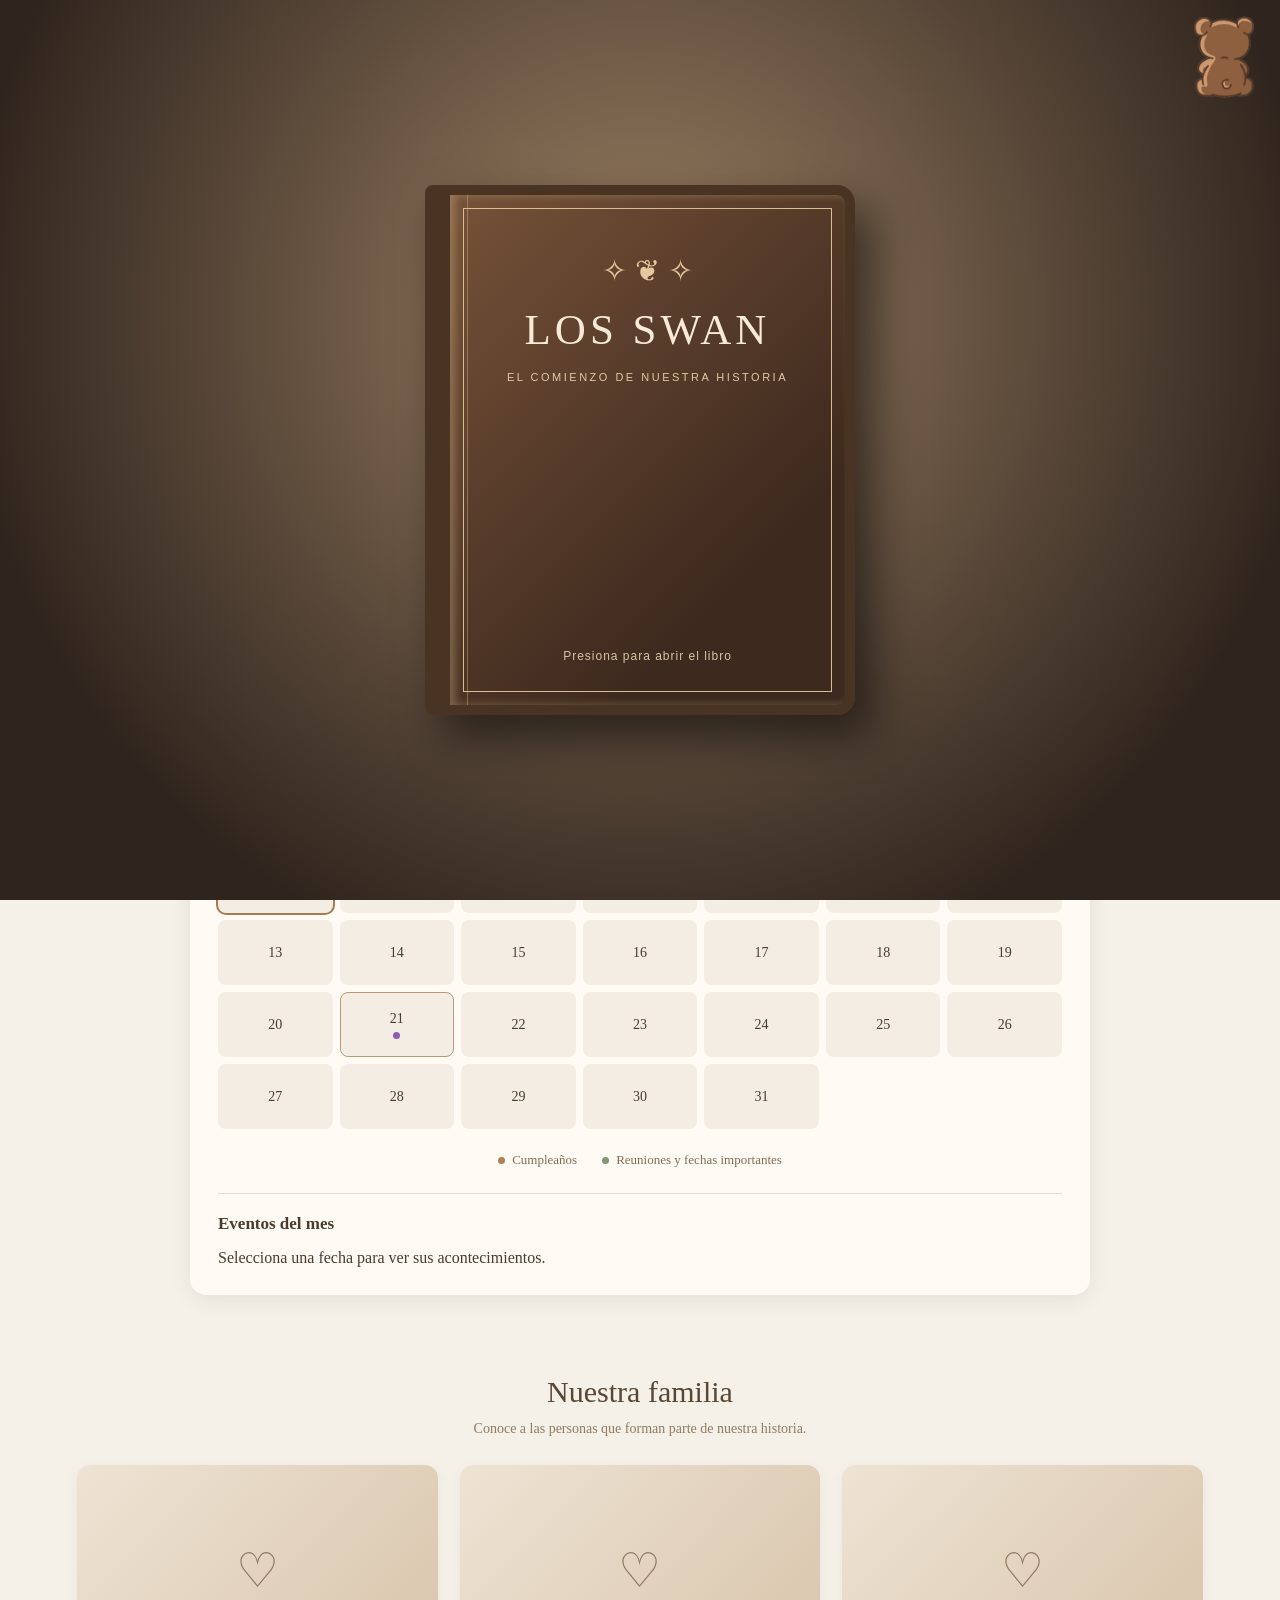
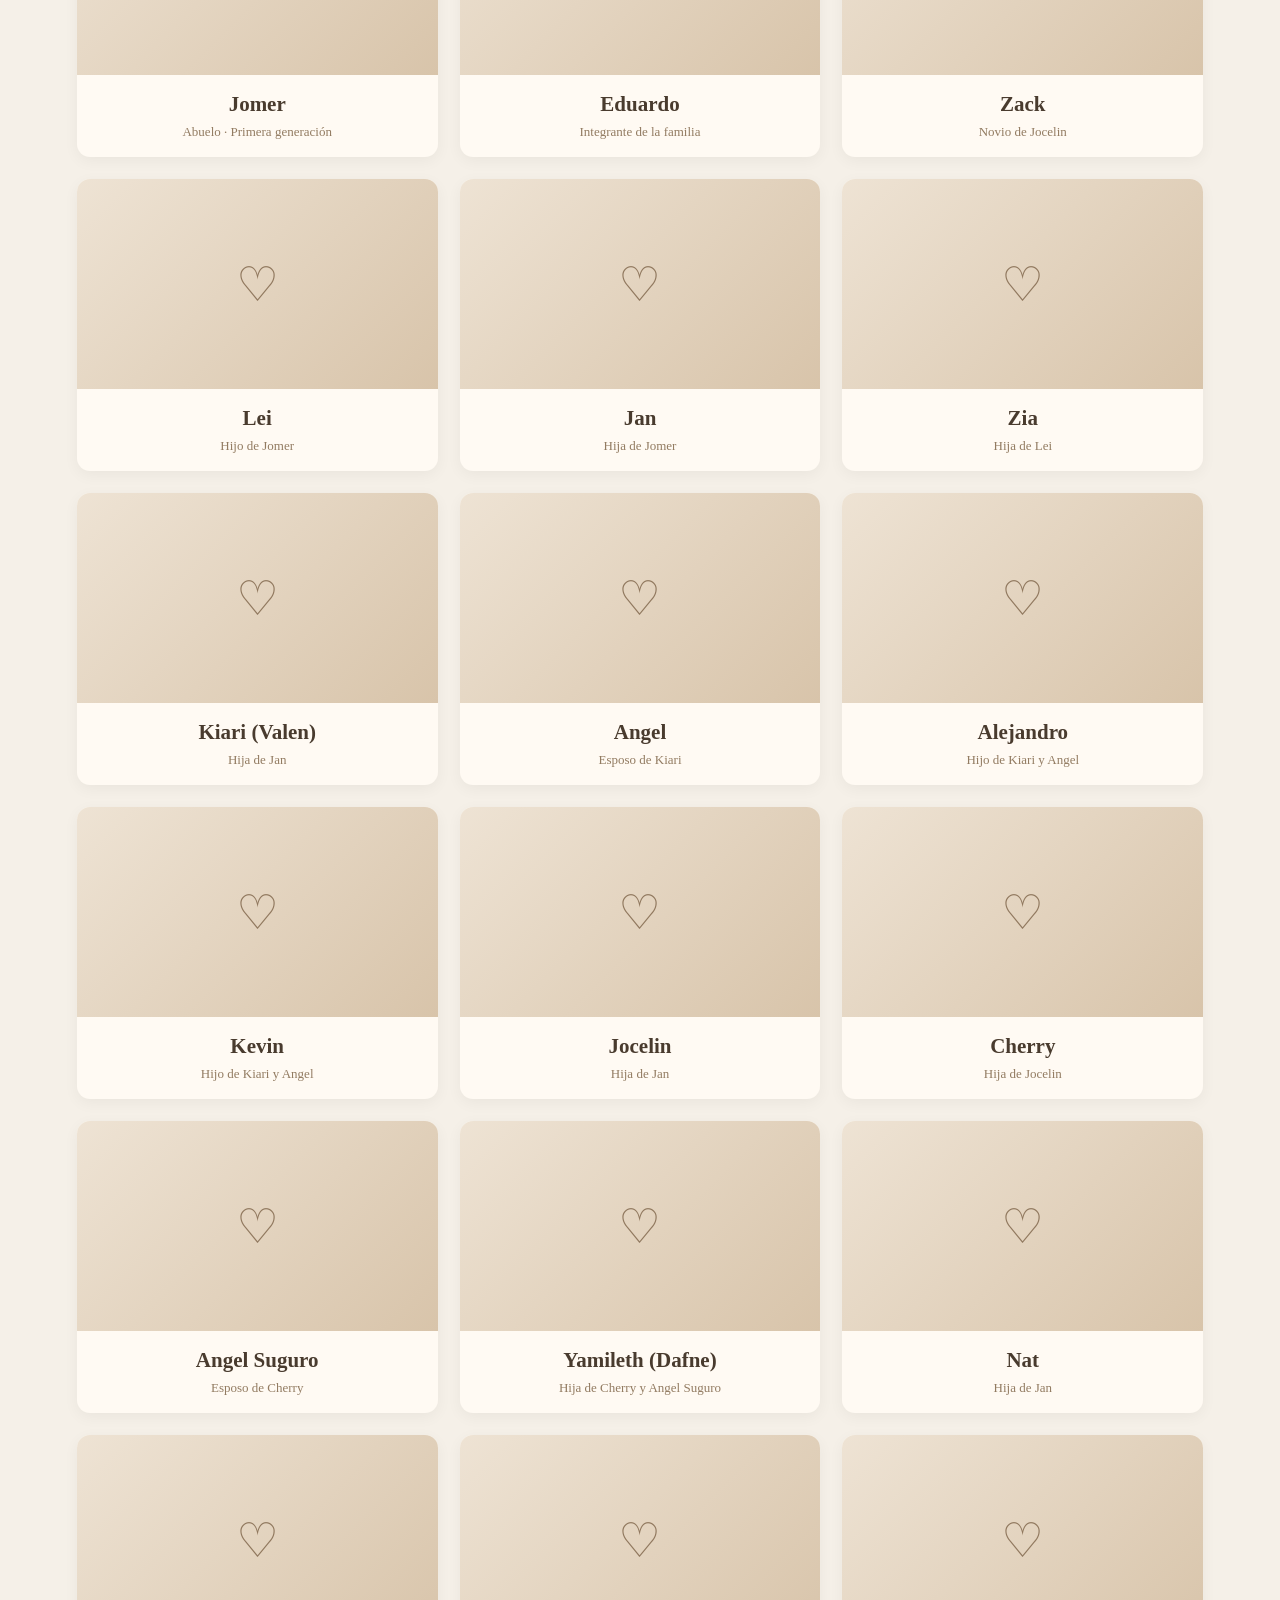
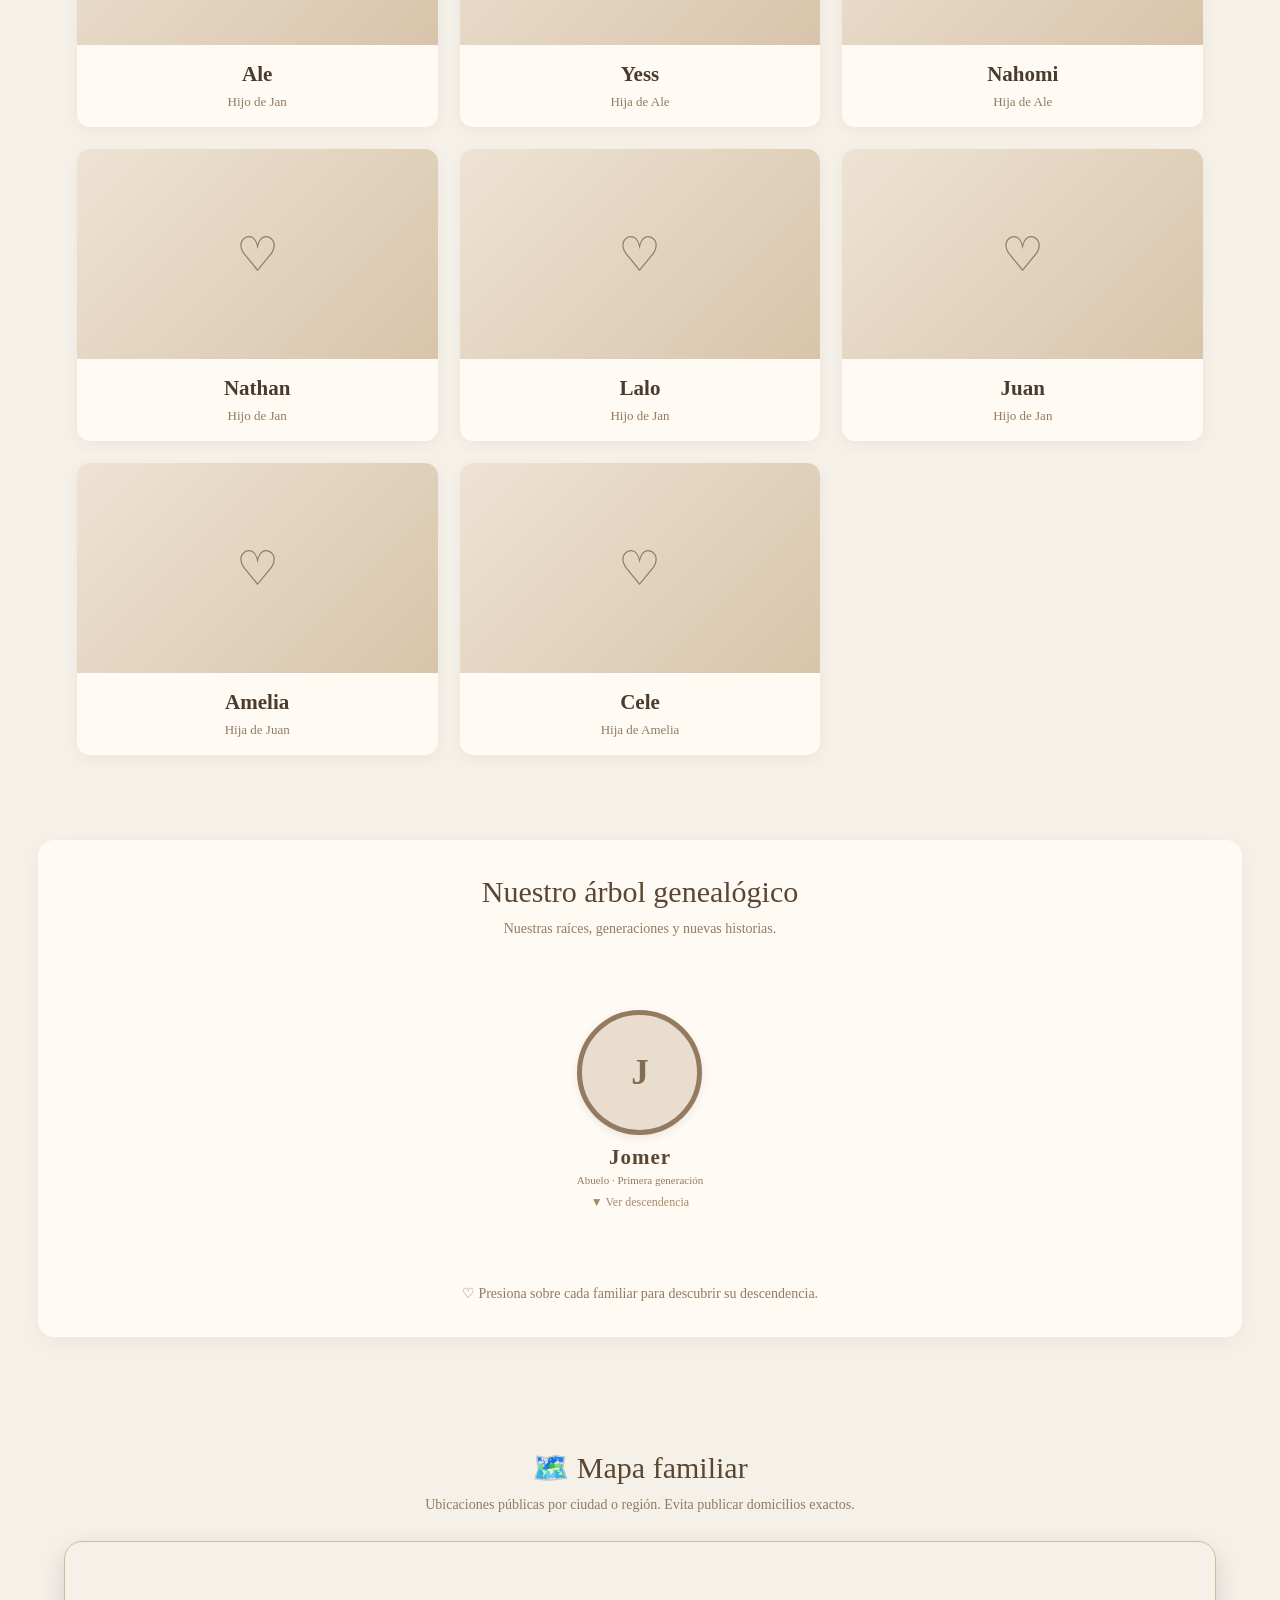
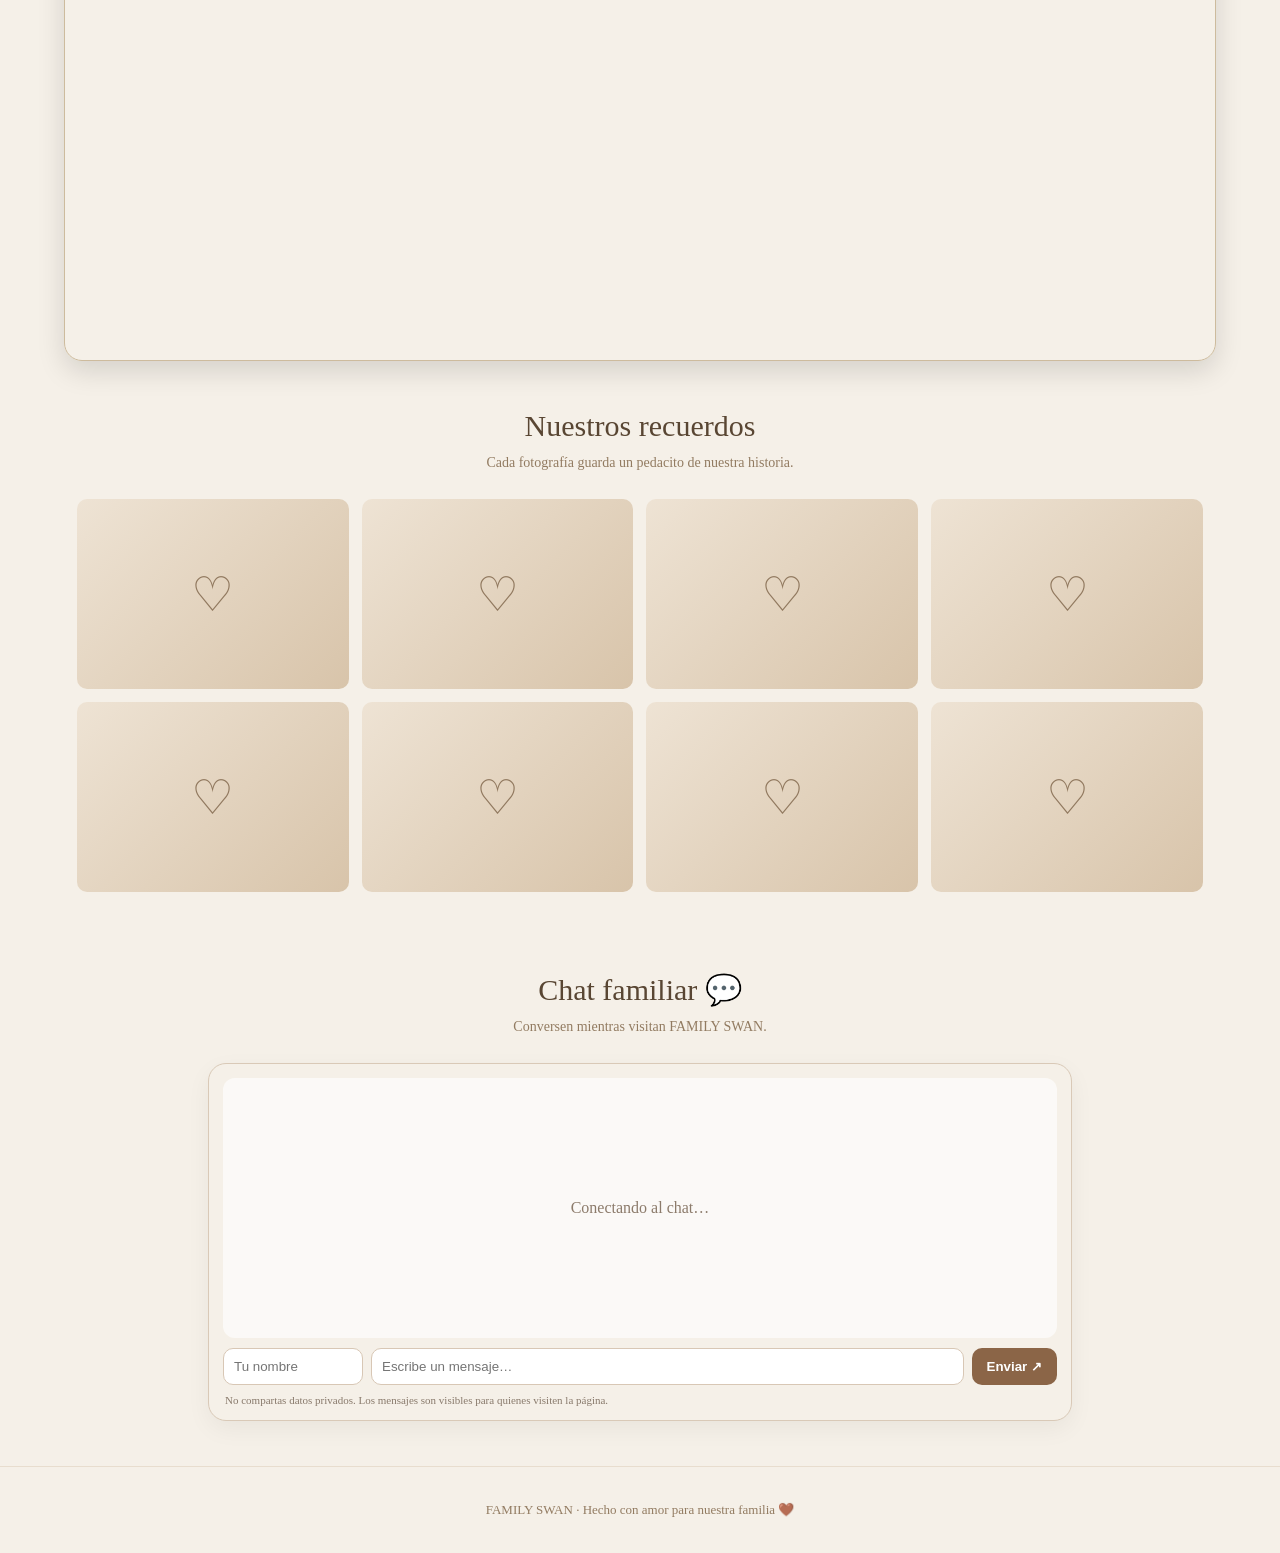
==== commit 3ca6c4ae: "Rename index (8).html to index.html" ====
--- a/index.html
+++ b/index.html
@@ -189,11 +189,11 @@
     </button>
     <div class="saludo-acceso" id="saludoAcceso" aria-live="polite" hidden></div>
 
-    <img src="./foto-familia.jpg" class="foto-principal" alt="Nuestra familia">
-    <div class="editar-portada-swan" id="editarPortadaSWAN" hidden>
-      <label>📷 Cambiar portada<input type="file" accept="image/*" onchange="cambiarImagenMarcaSWAN('portada',event)"></label>
-      <label>🦢 Cambiar logo<input type="file" accept="image/*" onchange="cambiarImagenMarcaSWAN('logo',event)"></label>
-    </div>
+    <img
+        src="./foto-familia.jpg"
+        class="foto-principal"
+        alt="Nuestra familia"
+    >
 
     <div class="perfil">
 
@@ -307,14 +307,15 @@
     </div>
 
     <div class="panel-creador" id="panelCreador" hidden>
-        <h3>Panel del creador · Administrar administradores</h3>
-        <div class="marca-admin"><strong>🖼️ Imágenes de la página</strong><p class="admin-ayuda">Cambia portada y logo; se publican para todos.</p><label>Portada<input type="file" accept="image/*" onchange="cambiarImagenMarcaSWAN('portada',event)"></label><label>Logo<input type="file" accept="image/*" onchange="cambiarImagenMarcaSWAN('logo',event)"></label></div>
-        <p class="admin-ayuda">Registra administradores con un nombre de usuario y una contraseña. No necesitan correo electrónico. Solo el creador puede gestionarlos.</p>
+        <h3>Panel del CREADOR · Gestionar cuentas</h3>
+        <p class="admin-ayuda">Crea cuentas de ADMINISTRADOR o FUNDADOR con usuario y contraseña, sin correo. Solo el CREADOR puede crear cuentas, cambiar sus contraseñas y quitar roles.</p>
         <form id="formAdminCreador" class="admin-formulario" onsubmit="guardarAdministrador(event)">
             <label>Nombre visible<input id="nuevoAdminNombre" required maxlength="40" placeholder="Ej. Ana"></label>
             <label>Nombre de usuario<input id="nuevoAdminUsuario" required maxlength="24" pattern="[a-zA-Z0-9_]+" placeholder="Ej. nat" autocomplete="off"></label>
-            <label>Contraseña inicial<input id="nuevoAdminClave" type="password" required minlength="6" maxlength="64" placeholder="Mínimo 6 caracteres"></label>
-            <button class="admin-accion" id="crearAdminBtn" type="submit">＋ Crear administrador</button>
+            <label>Rol de la cuenta<select id="nuevoAdminRol"><option value="administrador">Administrador</option><option value="fundador">Fundador</option></select></label>
+            <label>Contraseña inicial<input id="nuevoAdminClave" type="password" required minlength="10" maxlength="64" placeholder="Mínimo 10 caracteres" autocomplete="new-password"></label>
+            <p class="admin-ayuda">La contraseña no se muestra ni se guarda en la página. Anótala de forma segura antes de entregarla.</p>
+            <button class="admin-accion" id="crearAdminBtn" type="submit">＋ Crear cuenta</button>
         </form>
         <div id="listaAdministradores" class="lista-admin-eventos"></div>
         <section class="personalizacion-swan">
@@ -326,9 +327,8 @@
                     <option value="halloween">🎃 Halloween</option>
                     <option value="navidad">🎄 Navidad</option>
                     <option value="primavera">🌸 Primavera</option>
-                    <option value="anio-nuevo">🎆 Año nuevo</option>
-                    <option value="san-valentin">💗 San Valentín</option>
-                    <option value="cumple">🎂 Cumpleaños</option>
+                    <option value="anio-nuevo">🎆 Año Nuevo</option>
+                    <option value="san-valentin">💘 San Valentín</option>
                 </select>
             </label>
             <div class="personalizacion-colores">
@@ -362,6 +362,9 @@
                 <label>Cumpleaños<input id="adminCumple"></label>
                 <label>Color favorito<input id="adminColor"></label>
                 <label>Animal favorito<input id="adminAnimal"></label>
+                <label>País (para la bandera)<input id="adminPais" placeholder="Colombia, México, España…"></label>
+                <label>Ubicación pública (ciudad o región, no dirección exacta)<input id="adminUbicacion" placeholder="Ej. Pitalito, Huila, Colombia"></label>
+                <label>Subir foto desde tu dispositivo<input id="adminSubirFoto" type="file" accept="image/*"></label>
                 <label>Foto (archivo o enlace)<input id="adminFoto" placeholder="ejemplo.jpg o https://..."></label>
                 <label>O elegir una foto de la galería
                     <select id="adminFotoGaleria"><option value="">— No usar foto de galería —</option></select>
@@ -405,6 +408,14 @@
 
 </section>
 
+<!-- MAPA FAMILIAR -->
+<section class="mapa-seccion">
+  <h2 class="titulo-seccion">🗺️ Mapa familiar</h2>
+  <p class="subtitulo">Ubicaciones públicas por ciudad o región. Evita publicar domicilios exactos.</p>
+  <div id="mapaFamiliaSWAN" aria-label="Mapa de ubicaciones familiares"></div>
+  <p class="admin-ayuda" id="estadoMapaSWAN"></p>
+</section>
+
 <!-- =========================
      GALERIA
 ========================= -->
@@ -417,7 +428,6 @@
         Cada fotografía guarda un pedacito de nuestra historia.
     </p>
 
-    <input type="file" id="galeriaEditarArchivoSWAN" accept="image/*" hidden onchange="reemplazarFotoGaleriaSWAN(event)">
     <div class="galeria-grid" id="galeriaGrid"></div>
 
     <div class="admin-galeria" id="controlesGaleria" hidden>
@@ -457,6 +467,7 @@
 
         <button class="cerrar" onclick="cerrarModales()">×</button>
 
+        <div class="perfil-modal-cabecera"><img id="modalFotoIntegrante" alt="Foto del integrante" hidden><span id="modalBanderaIntegrante" class="bandera-integrante"></span></div>
         <h2 id="modalNombre"></h2>
 
         <p id="modalRelacion"></p>
@@ -486,6 +497,9 @@
 <script src="https://www.gstatic.com/firebasejs/10.14.1/firebase-auth-compat.js"></script>
 <script src="https://www.gstatic.com/firebasejs/10.14.1/firebase-firestore-compat.js"></script>
 <script src="https://www.gstatic.com/firebasejs/10.14.1/firebase-functions-compat.js"></script>
+<script src="https://www.gstatic.com/firebasejs/10.14.1/firebase-storage-compat.js"></script>
+<link rel="stylesheet" href="https://unpkg.com/leaflet@1.9.4/dist/leaflet.css">
+<script src="https://unpkg.com/leaflet@1.9.4/dist/leaflet.js"></script>
 <script src="script.js"></script>
 
 </body>
--- a/styles.css
+++ b/styles.css
@@ -1313,15 +1313,23 @@
 .chat-ayuda{font-size:11px;color:#88796b;margin:9px 2px 0}
 @media(max-width:520px){.chat-form{grid-template-columns:1fr auto}.chat-form #chatNombreSWAN{grid-column:1/-1}.chat-mensajes{height:230px}}
 
-/* Mejoras de edición FAMILY SWAN */
-.editar-portada-swan{position:absolute;z-index:8;right:14px;top:70px;display:flex;gap:8px;flex-wrap:wrap}
-.editar-portada-swan[hidden]{display:none!important}.editar-portada-swan label,.marca-admin label{background:#fffaf3;color:#543d2d;border:1px solid #b99a7a;padding:8px 12px;border-radius:12px;cursor:pointer;font-size:.85rem}.editar-portada-swan input,.marca-admin input{display:block;max-width:180px;font-size:.75rem;margin-top:4px}
-.marca-admin{display:grid;gap:9px;padding:14px;border:1px solid #d9c5ad;border-radius:16px;margin:12px 0}
-.foto-galeria{position:relative;overflow:hidden}.galeria-ampliar{position:absolute;inset:0;margin:auto;width:44px;height:44px;border-radius:50%;border:0;background:#ffffffd9;color:#39291f;font-size:26px;opacity:0;transition:opacity .2s;cursor:pointer}.foto-galeria:hover .galeria-ampliar,.foto-galeria:focus-within .galeria-ampliar{opacity:1}
-.galeria-admin-acciones{position:absolute;top:8px;right:8px;display:flex;gap:5px}.galeria-admin-acciones button{border:0;border-radius:50%;width:30px;height:30px;background:#fffaf3;color:#3b261b;font-size:18px;cursor:pointer;box-shadow:0 2px 8px #0002}.galeria-admin-acciones button:last-child{color:#a12b2b}
-body[data-temporada="halloween"]{--swan-fondo-personal:#171321!important;background:#171321!important;color:#f2e9ff!important}body[data-temporada="halloween"] .portada,body[data-temporada="halloween"] .card,body[data-temporada="halloween"] .integrante-card{filter:contrast(1.05)}
-.decor-fantasma,.decor-cuervo{position:fixed;z-index:0;font-size:clamp(25px,4vw,50px);pointer-events:none;animation:fantasmaFloat 12s ease-in-out infinite}.decor-fantasma{left:7%;top:42%;animation-delay:-4s}.decor-cuervo{right:8%;top:65%;animation-delay:-7s}.niebla-swan{position:fixed;inset:50% 0 0;pointer-events:none;background:linear-gradient(0deg,#8a789b20,transparent);z-index:0;animation:niebla 8s ease-in-out infinite alternate}
-@keyframes fantasmaFloat{0%,100%{transform:translateY(0) rotate(-8deg)}50%{transform:translateY(-35px) rotate(9deg)}}@keyframes niebla{from{opacity:.2;transform:translateX(-3%)}to{opacity:.65;transform:translateX(3%)}}
-body[data-temporada="anio-nuevo"]{background:radial-gradient(circle at top,#24234d,#090817)!important;color:#fff!important}body[data-temporada="san-valentin"]{background:linear-gradient(135deg,#fff0f5,#ffe0eb)!important}
-
-.decor-cumple-swan{position:fixed;top:12%;left:0;right:0;text-align:center;font-size:clamp(22px,4vw,42px);pointer-events:none;z-index:3;animation:fantasmaFloat 5s ease-in-out infinite}.cumple-swan-hoy .portada{box-shadow:0 0 0 5px #ffd16655}
+/* FAMILY SWAN · mejoras visuales fase 5 */
+#mapaFamiliaSWAN{height:420px;min-height:300px;border-radius:18px;overflow:hidden;border:1px solid #cdbb9d;box-shadow:0 10px 28px #0002;margin:20px auto;z-index:1}
+.mapa-seccion{padding:28px 5%;}
+.perfil-modal-cabecera{display:flex;align-items:center;justify-content:center;gap:12px;margin-bottom:12px}
+#modalFotoIntegrante{width:110px;height:110px;object-fit:cover;border-radius:50%;border:3px solid var(--swan-acento-personal,#8b6547);box-shadow:0 5px 18px #0003}
+.bandera-integrante{font-size:2rem}
+.foto-galeria .galeria-ampliar{position:absolute;inset:0;margin:auto;width:48px;height:48px;border-radius:50%;border:1px solid #fff8;background:#211b19b8;color:white;font-size:30px;opacity:0;transition:.2s;cursor:pointer;z-index:2}
+.foto-galeria:hover .galeria-ampliar,.foto-galeria:focus-within .galeria-ampliar{opacity:1}
+.editar-foto-admin{position:absolute;right:52px;top:10px;z-index:4;border:0;border-radius:50%;width:36px;height:36px;background:#f8f1e7;color:#4c3827;font-size:19px;cursor:pointer}
+.editor-foto-overlay{position:fixed;inset:0;background:#130f0edb;z-index:99999;display:flex;align-items:center;justify-content:center;padding:20px}
+.editor-foto-caja{background:#f8f1e7;color:#30251d;padding:24px;border-radius:18px;width:min(460px,95vw);display:grid;gap:12px;position:relative}
+.editor-foto-preview{width:220px;height:220px;object-fit:cover;margin:auto;border-radius:12px}
+.editor-foto-caja label{display:grid;gap:5px}
+.editor-foto-cerrar{position:absolute;right:12px;top:10px;border:0;background:transparent;font-size:28px;cursor:pointer}
+body[data-temporada="halloween"]{--swan-acento-personal:#ff5b18!important;--swan-fondo-personal:#100d18!important;background-image:radial-gradient(ellipse at top,#25152f 0%,#08070c 65%);color:#eee}
+body[data-temporada="halloween"] .titulo-seccion,body[data-temporada="halloween"] h2{ text-shadow:0 0 12px #ff4d00,0 0 28px #8e1a00}
+.niebla-swan{position:fixed;inset:auto 0 0;height:35vh;background:linear-gradient(0deg,#6c687b55,transparent);pointer-events:none;animation:nieblaSwan 8s ease-in-out infinite alternate}
+@keyframes nieblaSwan{from{opacity:.25;transform:translateX(-3%)}to{opacity:.75;transform:translateX(3%)}}
+.decor-festivo,.decor-amor{position:fixed;top:8%;left:50%;transform:translateX(-50%);font-size:clamp(1.8rem,4vw,3rem);animation:flotarSwan 4s ease-in-out infinite;pointer-events:none}
+body.cumple-familiar-swan::after{content:"🎂 ✨ 🎈 ¡Hoy celebramos un cumpleaños familiar! 🎈 ✨ 🎂";position:fixed;bottom:12px;left:50%;transform:translateX(-50%);background:#fff0d9;color:#6b3f54;padding:10px 18px;border-radius:30px;box-shadow:0 5px 25px #0002;z-index:1000;font-weight:bold;max-width:90%;text-align:center}
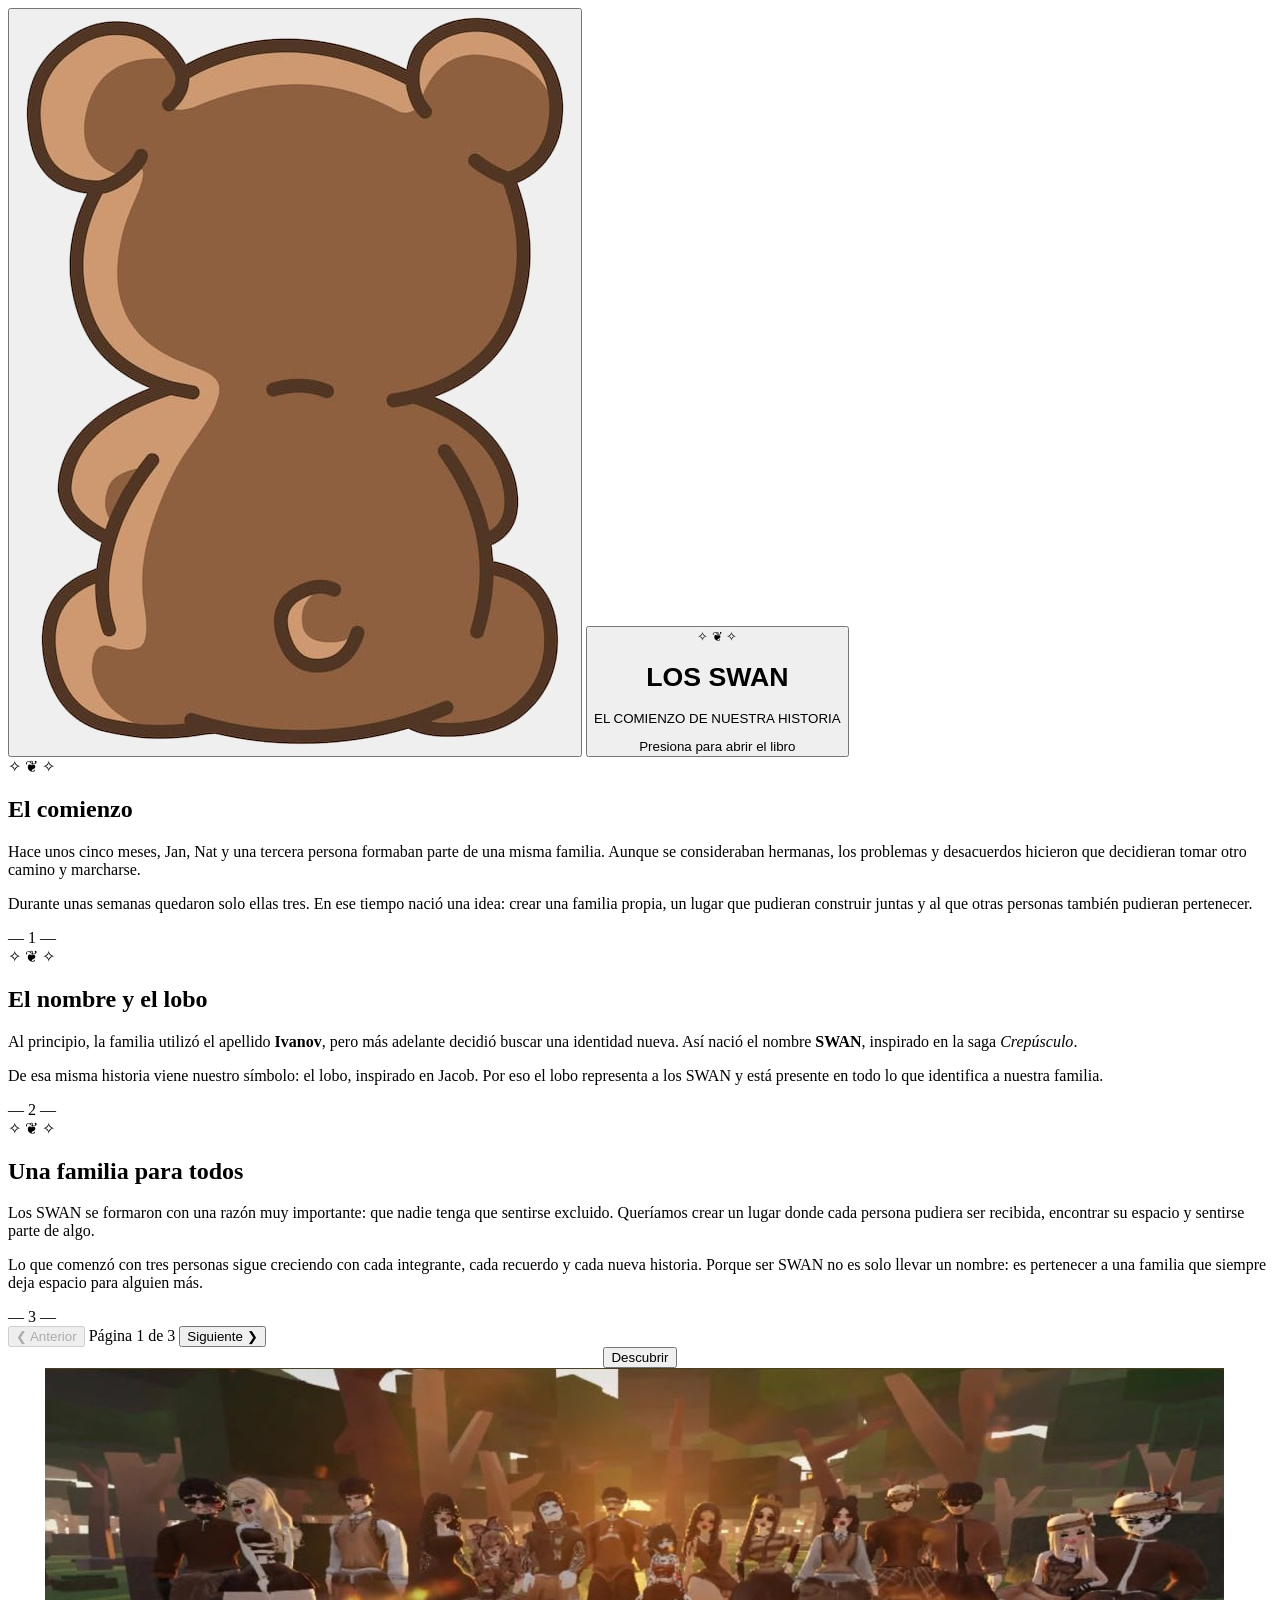
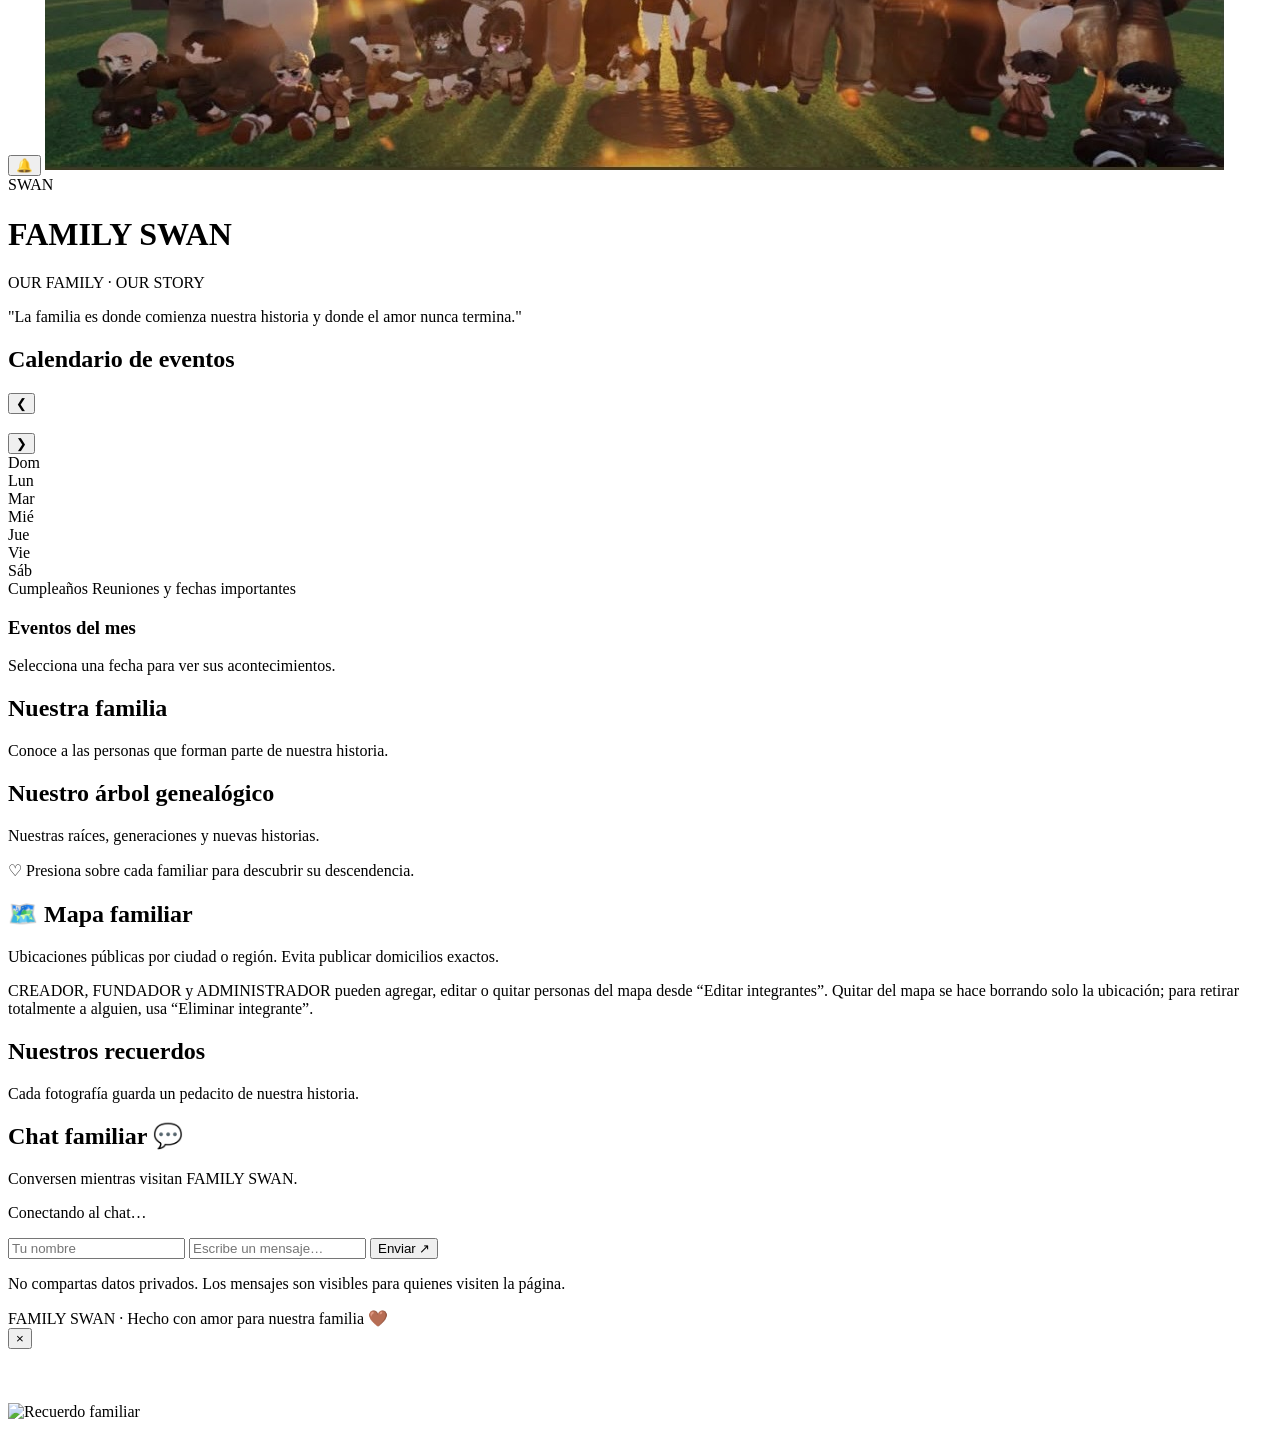
==== commit e45c3bf7: "Rename index (9).html to index.html" ====
--- a/index.html
+++ b/index.html
@@ -320,8 +320,11 @@
         <div id="listaAdministradores" class="lista-admin-eventos"></div>
         <section class="personalizacion-swan">
             <h3>🎨 Personalizar FAMILY SWAN</h3>
-            <p class="admin-ayuda">Elige una temporada y colores. Se aplicará a todos los visitantes automáticamente.</p>
-            <label>Temporada
+            <p class="admin-ayuda">CREADOR y FUNDADOR pueden elegir temporadas automáticas por calendario o fijarlas manualmente. Cumpleaños se combina con la festividad del día.</p>
+            <label>Modo de temporadas
+                <select id="modoTemporadaSWAN"><option value="automatico">🗓️ Automático según fecha</option><option value="manual">🎨 Manual</option></select>
+            </label>
+            <label>Temporada manual
                 <select id="temporadaSWAN">
                     <option value="normal">🤎 Normal</option>
                     <option value="halloween">🎃 Halloween</option>
@@ -412,6 +415,7 @@
 <section class="mapa-seccion">
   <h2 class="titulo-seccion">🗺️ Mapa familiar</h2>
   <p class="subtitulo">Ubicaciones públicas por ciudad o región. Evita publicar domicilios exactos.</p>
+  <p class="admin-ayuda" id="ayudaMapaRolesSWAN">CREADOR, FUNDADOR y ADMINISTRADOR pueden agregar, editar o quitar personas del mapa desde “Editar integrantes”. Quitar del mapa se hace borrando solo la ubicación; para retirar totalmente a alguien, usa “Eliminar integrante”.</p>
   <div id="mapaFamiliaSWAN" aria-label="Mapa de ubicaciones familiares"></div>
   <p class="admin-ayuda" id="estadoMapaSWAN"></p>
 </section>
